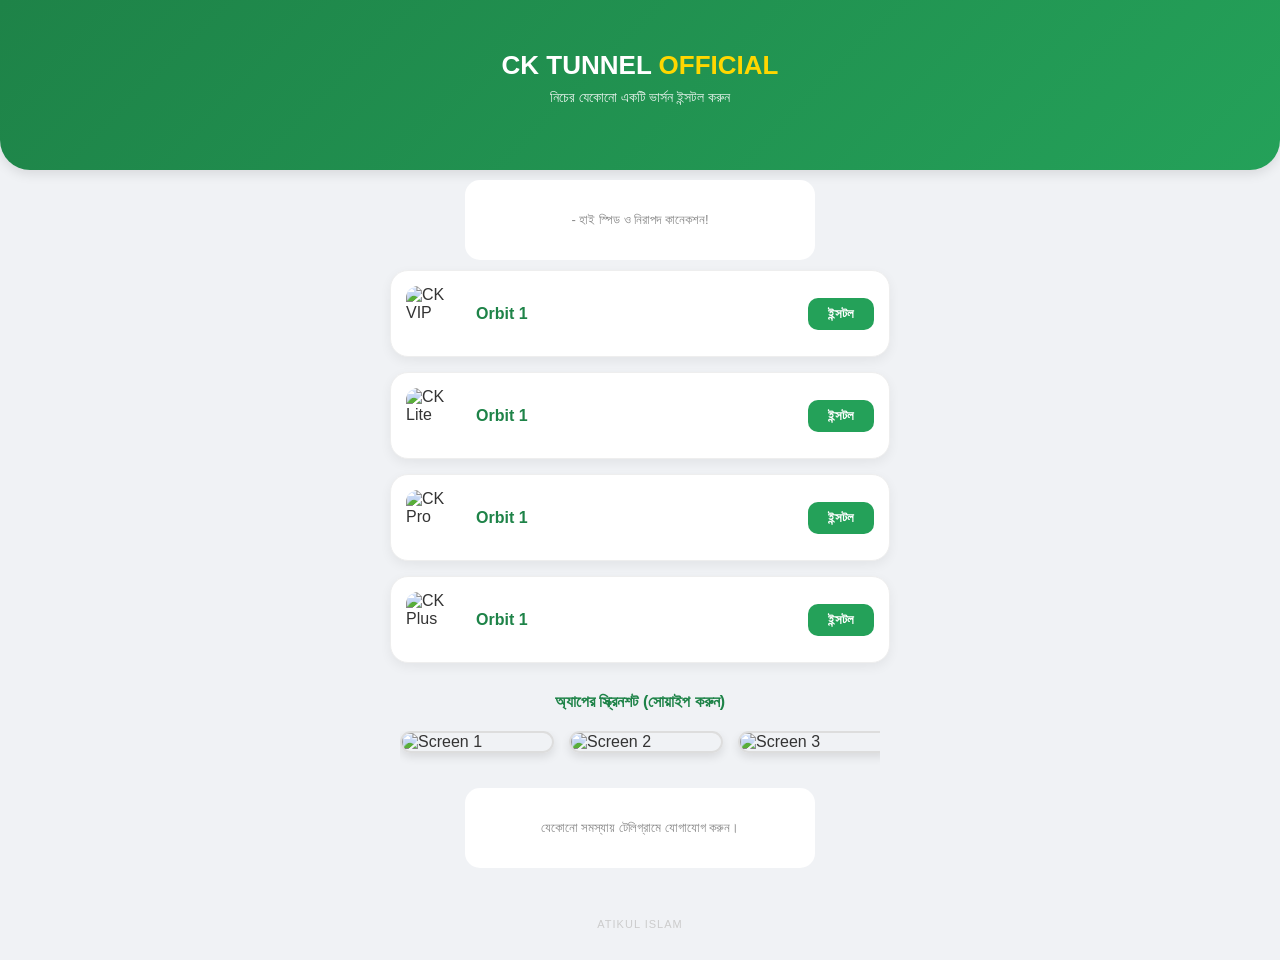
==== ck-tunnel/index.html @ 4378e540 "Add files via upload" ====
<!DOCTYPE html>
<html lang="bn">
<head>
    <meta charset="UTF-8">
    <meta name="viewport" content="width=device-width, initial-scale=1.0">
    <title>CK TUNNEL - Official</title>
    <link rel="stylesheet" href="../style.css">
</head>
<body>

    <header>
        <div class="container">
            <h1>CK TUNNEL <span>OFFICIAL</span></h1>
            <p>নিচের যেকোনো একটি ভার্সন ইন্সটল করুন</p>
        </div>
    </header>

    <div class="container">
        <div class="ad-space"> - হাই স্পিড ও নিরাপদ কানেকশন!</div>

        <div class="vpn-list-wrapper">
            
            <div class="vpn-card-new">
                <img src="../ck-logo.png" alt="CK VIP">
                <div class="vpn-details">
                    <h3>Orbit 1</h3>
                </div>
                <a href="#" class="btn-download">ইন্সটল</a>
            </div>

            <div class="vpn-card-new">
                <img src="../ck-logo.png" alt="CK Lite">
                <div class="vpn-details">
                    <h3>Orbit 1</h3>
                </div>
                <a href="#" class="btn-download">ইন্সটল</a>
            </div>

            <div class="vpn-card-new">
                <img src="../ck-logo.png" alt="CK Pro">
                <div class="vpn-details">
                    <h3>Orbit 1</h3>
                </div>
                <a href="#" class="btn-download">ইন্সটল</a>
            </div>

            <div class="vpn-card-new">
                <img src="../ck-logo.png" alt="CK Plus">
                <div class="vpn-details">
                    <h3>Orbit 1</h3>
                </div>
                <a href="#" class="btn-download">ইন্সটল</a>
            </div>

        </div>

        <div class="screenshots-section">
            <h2 style="text-align: center; color: #1e8348; font-size: 16px; margin: 20px 0;">অ্যাপের স্ক্রিনশট (সোয়াইপ করুন)</h2>
            <div class="screenshots-container">
                <div class="screenshot-wrapper">
                    <img src="../ss1.png" alt="Screen 1">
                    <img src="../ss2.png" alt="Screen 2">
                    <img src="../ss3.png" alt="Screen 3">
                    <img src="../ss4.png" alt="Screen 4">
                </div>
            </div>
        </div>

        <div class="ad-space">যেকোনো সমস্যায় টেলিগ্রামে যোগাযোগ করুন।</div>

        <footer>
            <div class="watermark">Atikul Islam</div>
        </footer>
    </div>

</body>
</html>
---- style.css ----
/* মেইন স্টাইল */
body { 
    font-family: 'Segoe UI', Tahoma, sans-serif; 
    background-color: #f0f2f5; 
    margin: 0; 
    color: #333;
}

.container { 
    max-width: 500px; 
    margin: 0 auto; 
    padding: 0 15px; 
}

/* হেডার ডিজাইন */
header { 
    background: linear-gradient(135deg, #1e8348, #24a159); 
    color: white; 
    text-align: center; 
    padding: 50px 15px; 
    border-bottom-left-radius: 30px; 
    border-bottom-right-radius: 30px; 
    box-shadow: 0 4px 12px rgba(0,0,0,0.1);
}

header h1 { font-size: 26px; margin: 0; }
header h1 span { color: #ffd700; }
header p { font-size: 14px; opacity: 0.9; margin-top: 8px; }

/* সার্ভিস কার্ড ডিজাইন */
.vpn-card { 
    background: white; 
    padding: 18px; 
    border-radius: 20px; 
    display: flex; 
    align-items: center; 
    margin-top: 20px; 
    box-shadow: 0 5px 15px rgba(0,0,0,0.05); 
    border: 1px solid #eee;
    transition: 0.3s;
}

.vpn-card:hover { transform: translateY(-3px); }

.vpn-card img { 
    width: 65px; 
    height: 65px; 
    border-radius: 15px; 
    margin-right: 15px; 
    object-fit: cover;
}

.vpn-info { flex-grow: 1; }
.vpn-info h3 { margin: 0; font-size: 17px; color: #1e8348; }
.vpn-info p { margin: 5px 0 0; font-size: 13px; color: #666; line-height: 1.4; }

/* বাটন ডিজাইন */
.btn { 
    background: #24a159; 
    color: white; 
    text-decoration: none; 
    padding: 10px 15px; 
    border-radius: 10px; 
    font-weight: bold; 
    font-size: 13px;
    box-shadow: 0 3px 6px rgba(36, 161, 89, 0.2);
}

/* বিজ্ঞাপন বক্স */
.ad-space { 
    background: #fff; 
    border: 1px dashed #24a159; 
    text-align: center; 
    padding: 15px; 
    margin: 20px 0; 
    border-radius: 15px; 
    color: #888;
    font-size: 13px;
}

/* ফুটার ও ওয়াটারমার্ক */
footer { text-align: center; padding: 30px 0; font-size: 12px; color: #999; }
.watermark { 
    margin-top: 10px; 
    font-size: 11px; 
    color: #ccc; 
    letter-spacing: 1px; 
    text-transform: uppercase;
}


/* ল্যান্ডিং পেজ গ্রিড সিস্টেম */
.vpn-grid {
    display: grid;
    grid-template-columns: 1fr 1fr;
    gap: 15px;
    margin: 20px 0;
}

.vpn-item {
    background: white;
    padding: 15px;
    border-radius: 20px;
    text-align: center;
    box-shadow: 0 5px 15px rgba(0,0,0,0.05);
    border: 1px solid #eee;
}

.vpn-item img {
    width: 65px;
    height: 65px;
    border-radius: 12px;
    margin-bottom: 10px;
}

.vpn-item h4 {
    font-size: 13px;
    margin-bottom: 12px;
    color: #333;
}

.btn-grid {
    background: #24a159;
    color: white;
    text-decoration: none;
    padding: 8px 0;
    display: block;
    border-radius: 8px;
    font-size: 12px;
    font-weight: bold;
}

/* স্ক্রিনশট স্লাইডার */
.screenshots-container { 
    display: flex; 
    overflow-x: auto; 
    gap: 10px; 
    margin: 20px 0; 
    padding-bottom: 10px; 
}
.screenshots-container img { 
    width: 140px; 
    border-radius: 12px; 
    border: 1px solid #ddd;
}

/* পপআপ ও মেইন বাটন */
.btn-main { background: #24a159; color: white; border: none; width: 100%; padding: 18px; border-radius: 15px; font-size: 18px; font-weight: bold; cursor: pointer; }
#popup { display: none; position: fixed; top: 50%; left: 50%; transform: translate(-50%, -50%); background: white; padding: 30px; border-radius: 25px; z-index: 1000; width: 85%; text-align: center; box-shadow: 0 0 30px rgba(0,0,0,0.2); }
#overlay { display: none; position: fixed; top: 0; left: 0; width: 100%; height: 100%; background: rgba(0,0,0,0.6); z-index: 999; }





/*//////////////////////////////////////////

/* ল্যান্ডিং পেজ কার্ড ডিজাইন */
.vpn-card-new {
    background: white;
    padding: 15px;
    border-radius: 18px;
    display: flex;
    align-items: center;
    justify-content: space-between;
    margin-bottom: 15px;
    box-shadow: 0 4px 12px rgba(0,0,0,0.06);
    border: 1px solid #eee;
}

.vpn-card-new img {
    width: 55px;
    height: 55px;
    border-radius: 12px;
}

.vpn-details {
    flex-grow: 1;
    margin-left: 15px;
}

.vpn-details h3 {
    margin: 0;
    font-size: 16px;
    color: #1e8348;
}

.btn-download {
    background: #24a159;
    color: white !important;
    text-decoration: none;
    padding: 8px 20px;
    border-radius: 10px;
    font-weight: bold;
    font-size: 13px;
}





/* মোবাইল-ফ্রেন্ডলি স্ক্রিনশট স্লাইডার ডিজাইন */
.screenshots-section {
    margin-top: 30px;
    padding: 0 10px;
}

.screenshots-section h2 {
    font-size: 16px;
    color: #1e8348;
    margin-bottom: 15px;
    text-align: center;
}

.screenshots-container {
    width: 100%;
    overflow-x: auto; /* ডানে-বামে স্ক্রোল করার জন্য */
    padding-bottom: 15px; /* স্ক্রলবারের জন্য জায়গা */
}

/* স্লাইডারের ভেতরের কন্টেইনার */
.screenshot-wrapper {
    display: flex; /* ছবিগুলো পাশাপাশি সাজানোর জন্য */
    gap: 15px; /* ছবির মাঝখানের ফাকা জায়গা */
    width: max-content; /* ছবির সংখ্যা অনুযায়ী কন্টেইনার বড় হবে */
}

/* স্লাইডারের ভেতরের ছবি */
.screenshot-wrapper img {
    width: 150px; /* ছবিতে সাইজ, মোবাইলের জন্য পারফেক্ট */
    height: auto;
    border-radius: 12px;
    border: 2px solid #ddd;
    box-shadow: 0 4px 10px rgba(0,0,0,0.1);
    transition: transform 0.3s;
}

.screenshot-wrapper img:hover {
    transform: scale(1.05); /* ক্লিক করার সময় একটু বড় হবে */
}

/* স্লাইডারের স্ক্রলবার সুন্দর করার জন্য */
.screenshots-container::-webkit-scrollbar {
    height: 6px; /* স্ক্রলবারের উচ্চতা */
}

.screenshots-container::-webkit-scrollbar-thumb {
    background: #24a159; /* স্ক্রলবারের কালার */
    border-radius: 10px;
}

.screenshots-container::-webkit-scrollbar-track {
    background: #f0f2f5; /* স্ক্রলবারের ট্র্যাকের কালার */
}



/* বিজ্ঞাপন বক্সের জন্য সহজ স্টাইল */
.ad-space {
    width: 100%;
    max-width: 320px;
    margin: 10px auto;
    display: flex;
    justify-content: center;
    align-items: center;
    border: none !important; /* ড্যাশ বর্ডার সরিয়ে দেবে */
    min-height: 50px; /* চিকন ব্যানারের জন্য এটি যথেষ্ট */
}

.ad-space iframe {
    border: none;
    max-width: 100%;
}
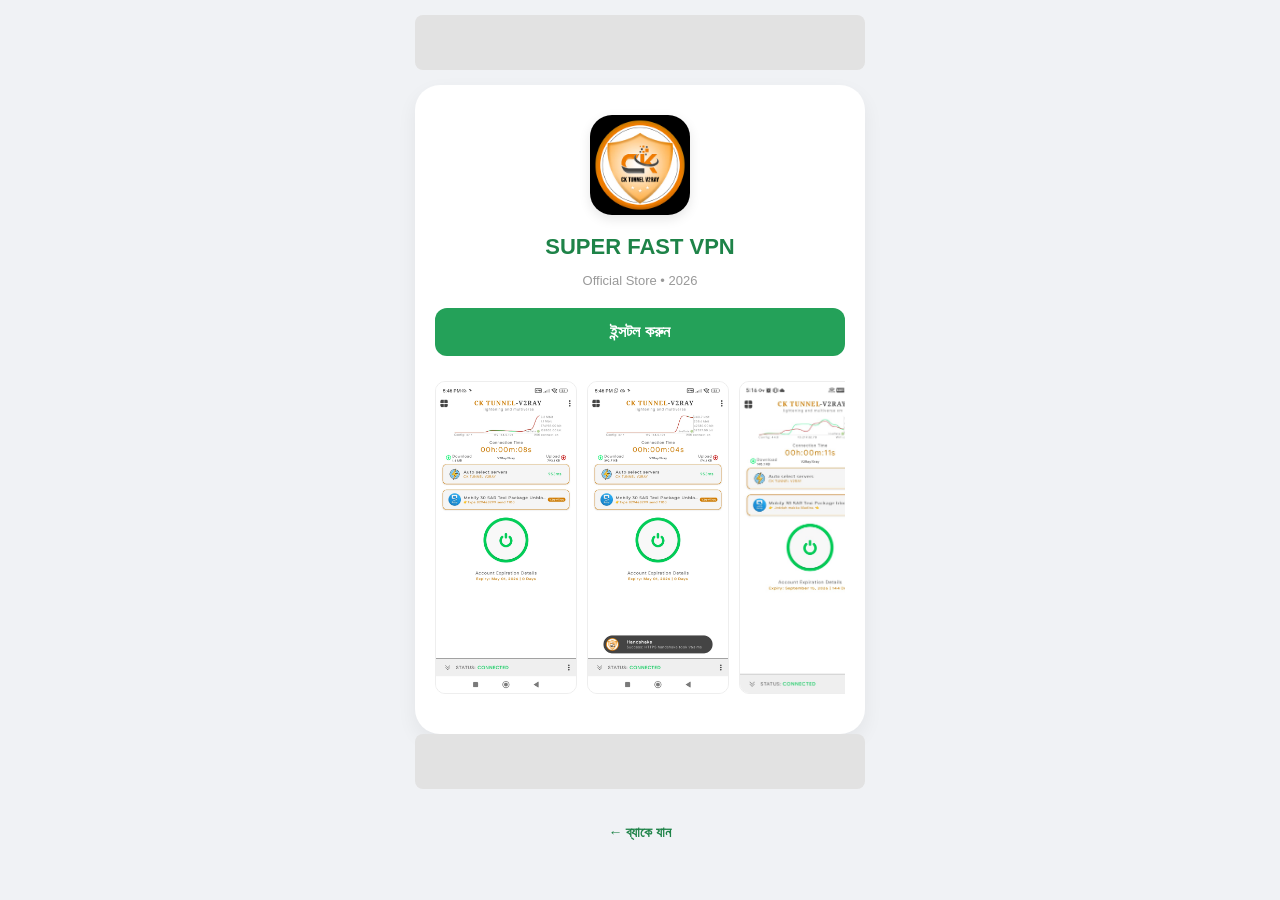
==== commit 92f70e5a: "Add files via upload" ====
--- a/ck-tunnel/index.html
+++ b/ck-tunnel/index.html
@@ -3,75 +3,51 @@
 <head>
     <meta charset="UTF-8">
     <meta name="viewport" content="width=device-width, initial-scale=1.0">
-    <title>CK TUNNEL - Official</title>
+    <title>Install VPN | ATK SHOP</title>
     <link rel="stylesheet" href="../style.css">
 </head>
 <body>
-
-    <header>
-        <div class="container">
-            <h1>CK TUNNEL <span>OFFICIAL</span></h1>
-            <p>নিচের যেকোনো একটি ভার্সন ইন্সটল করুন</p>
-        </div>
-    </header>
-
     <div class="container">
-        <div class="ad-space"> - হাই স্পিড ও নিরাপদ কানেকশন!</div>
-
-        <div class="vpn-list-wrapper">
-            
-            <div class="vpn-card-new">
-                <img src="../ck-logo.png" alt="CK VIP">
-                <div class="vpn-details">
-                    <h3>Orbit 1</h3>
-                </div>
-                <a href="#" class="btn-download">ইন্সটল</a>
-            </div>
-
-            <div class="vpn-card-new">
-                <img src="../ck-logo.png" alt="CK Lite">
-                <div class="vpn-details">
-                    <h3>Orbit 1</h3>
-                </div>
-                <a href="#" class="btn-download">ইন্সটল</a>
-            </div>
-
-            <div class="vpn-card-new">
-                <img src="../ck-logo.png" alt="CK Pro">
-                <div class="vpn-details">
-                    <h3>Orbit 1</h3>
-                </div>
-                <a href="#" class="btn-download">ইন্সটল</a>
-            </div>
-
-            <div class="vpn-card-new">
-                <img src="../ck-logo.png" alt="CK Plus">
-                <div class="vpn-details">
-                    <h3>Orbit 1</h3>
-                </div>
-                <a href="#" class="btn-download">ইন্সটল</a>
-            </div>
-
+        <div class="ad-box-top">
+            <script type="text/javascript">
+                atOptions = {'key' : '29207773', 'format' : 'iframe', 'height' : 50, 'width' : 320, 'params' : {}};
+            </script>
+            <script type="text/javascript" src="//www.highperformanceformat.com/29207773/invoke.js"></script>
         </div>
 
-        <div class="screenshots-section">
-            <h2 style="text-align: center; color: #1e8348; font-size: 16px; margin: 20px 0;">অ্যাপের স্ক্রিনশট (সোয়াইপ করুন)</h2>
-            <div class="screenshots-container">
-                <div class="screenshot-wrapper">
-                    <img src="../ss1.png" alt="Screen 1">
-                    <img src="../ss2.png" alt="Screen 2">
-                    <img src="../ss3.png" alt="Screen 3">
-                    <img src="../ss4.png" alt="Screen 4">
+        <div class="landing-card">
+            <img src="../logo.jpeg" class="app-logo-large" alt="VPN Logo">
+            <h2 class="app-name">SUPER FAST VPN</h2>
+            <p class="app-dev">Official Store • 2026</p>
+            
+            <a href="https://github.com/kmjohorulislam2025-lgtm/CK-TUNNEL-V2RAY-/releases/download/CKTUNNELV2RAY/app.fixbuild.vpncore.cktunnelxv2ray-release.apk" class="install-btn">ইন্সটল করুন</a>
+            
+            <div class="screenshots">
+                <div class="screen-track">
+                    <img src="../screen1.jpeg" alt="1">
+                    <img src="../screen2.jpeg" alt="2">
+                    <img src="../screen3.jpeg" alt="3">
+                   <img src="../screen3.jpeg" alt="4">
                 </div>
             </div>
         </div>
 
-        <div class="ad-space">যেকোনো সমস্যায় টেলিগ্রামে যোগাযোগ করুন।</div>
+       <div class="ad-box-top">
+    <script type="text/javascript">
+        atOptions = {
+            'key' : '29207773',
+            'format' : 'iframe',
+            'height' : 50,
+            'width' : 320,
+            'params' : {}
+        };
+    </script>
+    <script type="text/javascript" src="//www.highperformanceformat.com/29207773/invoke.js"></script>
+</div>
 
         <footer>
-            <div class="watermark">Atikul Islam</div>
+            <a href="../index.html" class="back-link">← ব্যাকে যান</a>
         </footer>
     </div>
-
 </body>
 </html>
--- a/style.css
+++ b/style.css
@@ -1,282 +1,37 @@
-/* মেইন স্টাইল */
-body { 
-    font-family: 'Segoe UI', Tahoma, sans-serif; 
-    background-color: #f0f2f5; 
-    margin: 0; 
-    color: #333;
-}
+body { font-family: 'Segoe UI', Tahoma, sans-serif; background: #f0f2f5; margin: 0; color: #333; }
+.container { max-width: 450px; margin: 0 auto; padding: 15px; text-align: center; }
 
-.container { 
-    max-width: 500px; 
-    margin: 0 auto; 
-    padding: 0 15px; 
-}
-
-/* হেডার ডিজাইন */
-header { 
-    background: linear-gradient(135deg, #1e8348, #24a159); 
-    color: white; 
-    text-align: center; 
-    padding: 50px 15px; 
-    border-bottom-left-radius: 30px; 
-    border-bottom-right-radius: 30px; 
-    box-shadow: 0 4px 12px rgba(0,0,0,0.1);
-}
-
-header h1 { font-size: 26px; margin: 0; }
+header { background: #1e8348; color: white; padding: 20px 0; border-radius: 0 0 20px 20px; box-shadow: 0 2px 10px rgba(0,0,0,0.1); }
 header h1 span { color: #ffd700; }
-header p { font-size: 14px; opacity: 0.9; margin-top: 8px; }
-
-/* সার্ভিস কার্ড ডিজাইন */
-.vpn-card { 
-    background: white; 
-    padding: 18px; 
-    border-radius: 20px; 
-    display: flex; 
-    align-items: center; 
-    margin-top: 20px; 
-    box-shadow: 0 5px 15px rgba(0,0,0,0.05); 
-    border: 1px solid #eee;
-    transition: 0.3s;
-}
-
-.vpn-card:hover { transform: translateY(-3px); }
-
-.vpn-card img { 
-    width: 65px; 
-    height: 65px; 
-    border-radius: 15px; 
-    margin-right: 15px; 
-    object-fit: cover;
-}
-
-.vpn-info { flex-grow: 1; }
-.vpn-info h3 { margin: 0; font-size: 17px; color: #1e8348; }
-.vpn-info p { margin: 5px 0 0; font-size: 13px; color: #666; line-height: 1.4; }
-
-/* বাটন ডিজাইন */
-.btn { 
-    background: #24a159; 
-    color: white; 
-    text-decoration: none; 
-    padding: 10px 15px; 
-    border-radius: 10px; 
-    font-weight: bold; 
-    font-size: 13px;
-    box-shadow: 0 3px 6px rgba(36, 161, 89, 0.2);
-}
 
 /* বিজ্ঞাপন বক্স */
-.ad-space { 
-    background: #fff; 
-    border: 1px dashed #24a159; 
-    text-align: center; 
-    padding: 15px; 
-    margin: 20px 0; 
-    border-radius: 15px; 
-    color: #888;
-    font-size: 13px;
+.ad-box-top { min-height: 55px; background: #e2e2e2; margin-bottom: 15px; border-radius: 8px; display: flex; justify-content: center; align-items: center; }
+.ad-box-large { min-height: 255px; background: #e2e2e2; margin: 20px 0; border-radius: 12px; display: flex; justify-content: center; align-items: center; }
+
+/* লিস্ট ভিউ স্টাইল */
+.vpn-list-view { margin-top: 10px; }
+.vpn-item { 
+    background: white; display: flex; align-items: center; padding: 12px; 
+    border-radius: 15px; margin-bottom: 12px; text-decoration: none; color: inherit;
+    box-shadow: 0 4px 8px rgba(0,0,0,0.05);
 }
+.vpn-item img { width: 55px; height: 55px; border-radius: 12px; margin-right: 15px; }
+.vpn-text { flex: 1; text-align: left; }
+.vpn-text h3 { margin: 0; font-size: 16px; color: #1e8348; }
+.vpn-text p { margin: 3px 0 0; font-size: 12px; color: #777; }
+.open-btn { background: #f0f2f5; padding: 5px 12px; border-radius: 20px; font-size: 12px; font-weight: bold; color: #1e8348; }
 
-/* ফুটার ও ওয়াটারমার্ক */
-footer { text-align: center; padding: 30px 0; font-size: 12px; color: #999; }
-.watermark { 
-    margin-top: 10px; 
-    font-size: 11px; 
-    color: #ccc; 
-    letter-spacing: 1px; 
-    text-transform: uppercase;
-}
+/* ল্যান্ডিং পেজ ডিজাইন */
+.landing-card { background: white; padding: 30px 20px; border-radius: 25px; box-shadow: 0 8px 20px rgba(0,0,0,0.06); }
+.app-logo-large { width: 100px; height: 100px; border-radius: 22px; box-shadow: 0 4px 12px rgba(0,0,0,0.1); }
+.app-name { margin: 15px 0 5px; font-size: 22px; color: #1e8348; }
+.app-dev { font-size: 13px; color: #999; margin-bottom: 20px; }
+.install-btn { display: block; background: #24a159; color: white !important; text-decoration: none; padding: 15px; border-radius: 12px; font-weight: bold; font-size: 16px; margin-bottom: 25px; }
 
+/* স্ক্রিনশট */
+.screenshots { overflow-x: auto; padding-bottom: 10px; }
+.screen-track { display: flex; gap: 10px; width: max-content; }
+.screen-track img { width: 140px; border-radius: 10px; border: 1px solid #eee; }
 
-/* ল্যান্ডিং পেজ গ্রিড সিস্টেম */
-.vpn-grid {
-    display: grid;
-    grid-template-columns: 1fr 1fr;
-    gap: 15px;
-    margin: 20px 0;
-}
-
-.vpn-item {
-    background: white;
-    padding: 15px;
-    border-radius: 20px;
-    text-align: center;
-    box-shadow: 0 5px 15px rgba(0,0,0,0.05);
-    border: 1px solid #eee;
-}
-
-.vpn-item img {
-    width: 65px;
-    height: 65px;
-    border-radius: 12px;
-    margin-bottom: 10px;
-}
-
-.vpn-item h4 {
-    font-size: 13px;
-    margin-bottom: 12px;
-    color: #333;
-}
-
-.btn-grid {
-    background: #24a159;
-    color: white;
-    text-decoration: none;
-    padding: 8px 0;
-    display: block;
-    border-radius: 8px;
-    font-size: 12px;
-    font-weight: bold;
-}
-
-/* স্ক্রিনশট স্লাইডার */
-.screenshots-container { 
-    display: flex; 
-    overflow-x: auto; 
-    gap: 10px; 
-    margin: 20px 0; 
-    padding-bottom: 10px; 
-}
-.screenshots-container img { 
-    width: 140px; 
-    border-radius: 12px; 
-    border: 1px solid #ddd;
-}
-
-/* পপআপ ও মেইন বাটন */
-.btn-main { background: #24a159; color: white; border: none; width: 100%; padding: 18px; border-radius: 15px; font-size: 18px; font-weight: bold; cursor: pointer; }
-#popup { display: none; position: fixed; top: 50%; left: 50%; transform: translate(-50%, -50%); background: white; padding: 30px; border-radius: 25px; z-index: 1000; width: 85%; text-align: center; box-shadow: 0 0 30px rgba(0,0,0,0.2); }
-#overlay { display: none; position: fixed; top: 0; left: 0; width: 100%; height: 100%; background: rgba(0,0,0,0.6); z-index: 999; }
-
-
-
-
-
-/*//////////////////////////////////////////
-
-/* ল্যান্ডিং পেজ কার্ড ডিজাইন */
-.vpn-card-new {
-    background: white;
-    padding: 15px;
-    border-radius: 18px;
-    display: flex;
-    align-items: center;
-    justify-content: space-between;
-    margin-bottom: 15px;
-    box-shadow: 0 4px 12px rgba(0,0,0,0.06);
-    border: 1px solid #eee;
-}
-
-.vpn-card-new img {
-    width: 55px;
-    height: 55px;
-    border-radius: 12px;
-}
-
-.vpn-details {
-    flex-grow: 1;
-    margin-left: 15px;
-}
-
-.vpn-details h3 {
-    margin: 0;
-    font-size: 16px;
-    color: #1e8348;
-}
-
-.btn-download {
-    background: #24a159;
-    color: white !important;
-    text-decoration: none;
-    padding: 8px 20px;
-    border-radius: 10px;
-    font-weight: bold;
-    font-size: 13px;
-}
-
-
-
-
-
-/* মোবাইল-ফ্রেন্ডলি স্ক্রিনশট স্লাইডার ডিজাইন */
-.screenshots-section {
-    margin-top: 30px;
-    padding: 0 10px;
-}
-
-.screenshots-section h2 {
-    font-size: 16px;
-    color: #1e8348;
-    margin-bottom: 15px;
-    text-align: center;
-}
-
-.screenshots-container {
-    width: 100%;
-    overflow-x: auto; /* ডানে-বামে স্ক্রোল করার জন্য */
-    padding-bottom: 15px; /* স্ক্রলবারের জন্য জায়গা */
-}
-
-/* স্লাইডারের ভেতরের কন্টেইনার */
-.screenshot-wrapper {
-    display: flex; /* ছবিগুলো পাশাপাশি সাজানোর জন্য */
-    gap: 15px; /* ছবির মাঝখানের ফাকা জায়গা */
-    width: max-content; /* ছবির সংখ্যা অনুযায়ী কন্টেইনার বড় হবে */
-}
-
-/* স্লাইডারের ভেতরের ছবি */
-.screenshot-wrapper img {
-    width: 150px; /* ছবিতে সাইজ, মোবাইলের জন্য পারফেক্ট */
-    height: auto;
-    border-radius: 12px;
-    border: 2px solid #ddd;
-    box-shadow: 0 4px 10px rgba(0,0,0,0.1);
-    transition: transform 0.3s;
-}
-
-.screenshot-wrapper img:hover {
-    transform: scale(1.05); /* ক্লিক করার সময় একটু বড় হবে */
-}
-
-/* স্লাইডারের স্ক্রলবার সুন্দর করার জন্য */
-.screenshots-container::-webkit-scrollbar {
-    height: 6px; /* স্ক্রলবারের উচ্চতা */
-}
-
-.screenshots-container::-webkit-scrollbar-thumb {
-    background: #24a159; /* স্ক্রলবারের কালার */
-    border-radius: 10px;
-}
-
-.screenshots-container::-webkit-scrollbar-track {
-    background: #f0f2f5; /* স্ক্রলবারের ট্র্যাকের কালার */
-}
-
-
-
-/* বিজ্ঞাপন বক্সের জন্য সহজ স্টাইল */
-.ad-space {
-    width: 100%;
-    max-width: 320px;
-    margin: 10px auto;
-    display: flex;
-    justify-content: center;
-    align-items: center;
-    border: none !important; /* ড্যাশ বর্ডার সরিয়ে দেবে */
-    min-height: 50px; /* চিকন ব্যানারের জন্য এটি যথেষ্ট */
-}
-
-.ad-space iframe {
-    border: none;
-    max-width: 100%;
-}
-
-
-
-
-
-
-
-
-
+.back-link { color: #1e8348; text-decoration: none; font-size: 14px; font-weight: bold; }
+footer { padding: 20px; font-size: 11px; color: #ccc; }
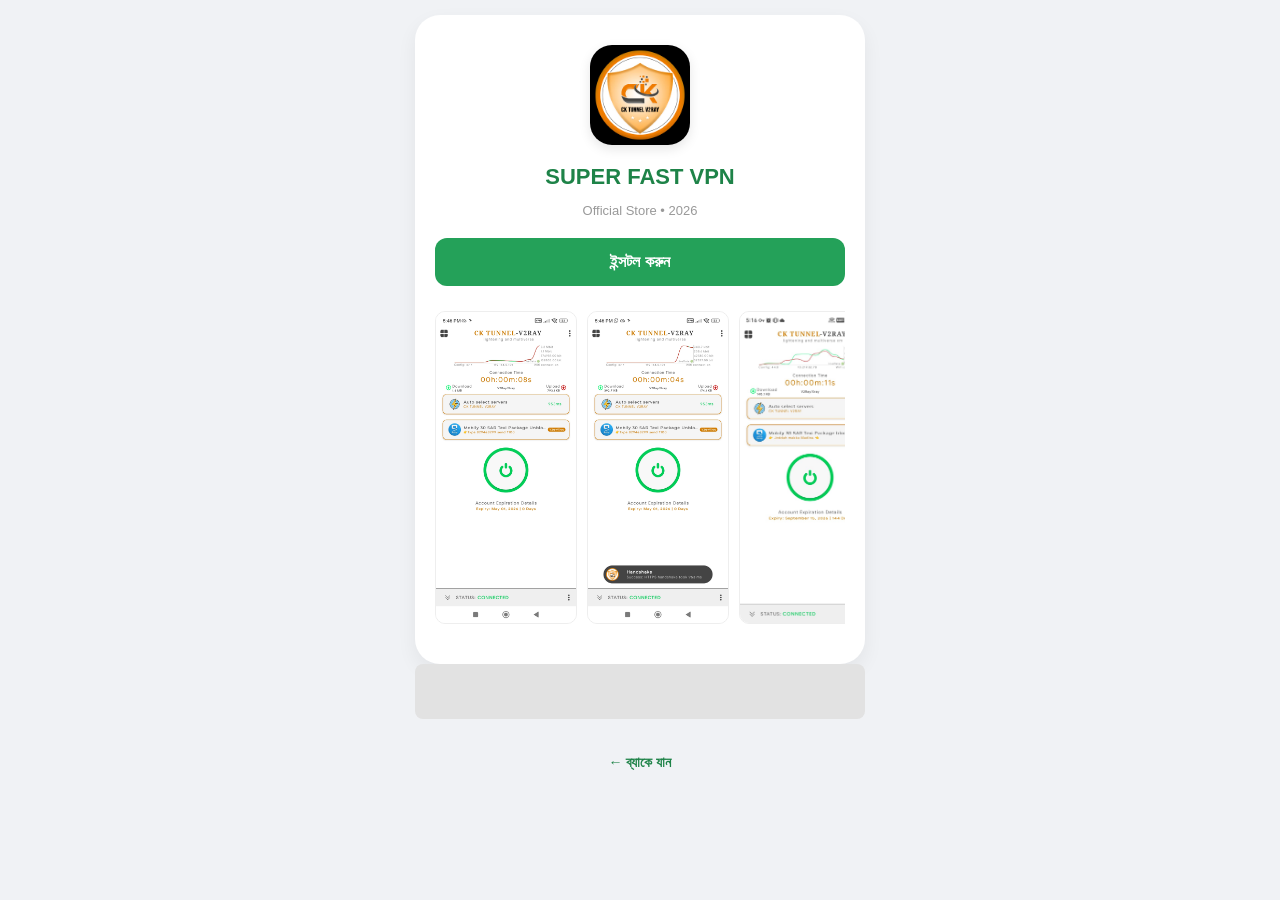
==== commit d700f932: "Add files via upload" ====
--- a/ck-tunnel/index.html
+++ b/ck-tunnel/index.html
@@ -8,12 +8,19 @@
 </head>
 <body>
     <div class="container">
-        <div class="ad-box-top">
-            <script type="text/javascript">
-                atOptions = {'key' : '29207773', 'format' : 'iframe', 'height' : 50, 'width' : 320, 'params' : {}};
-            </script>
-            <script type="text/javascript" src="//www.highperformanceformat.com/29207773/invoke.js"></script>
-        </div>
+
+        
+      <script>
+  atOptions = {
+    'key' : 'a1f216dad1a4e0de65439c352f9b6c6a',
+    'format' : 'iframe',
+    'height' : 50,
+    'width' : 320,
+    'params' : {}
+  };
+</script>
+<script src="https://www.highperformanceformat.com/a1f216dad1a4e0de65439c352f9b6c6a/invoke.js"></script>
+
 
         <div class="landing-card">
             <img src="../logo.jpeg" class="app-logo-large" alt="VPN Logo">
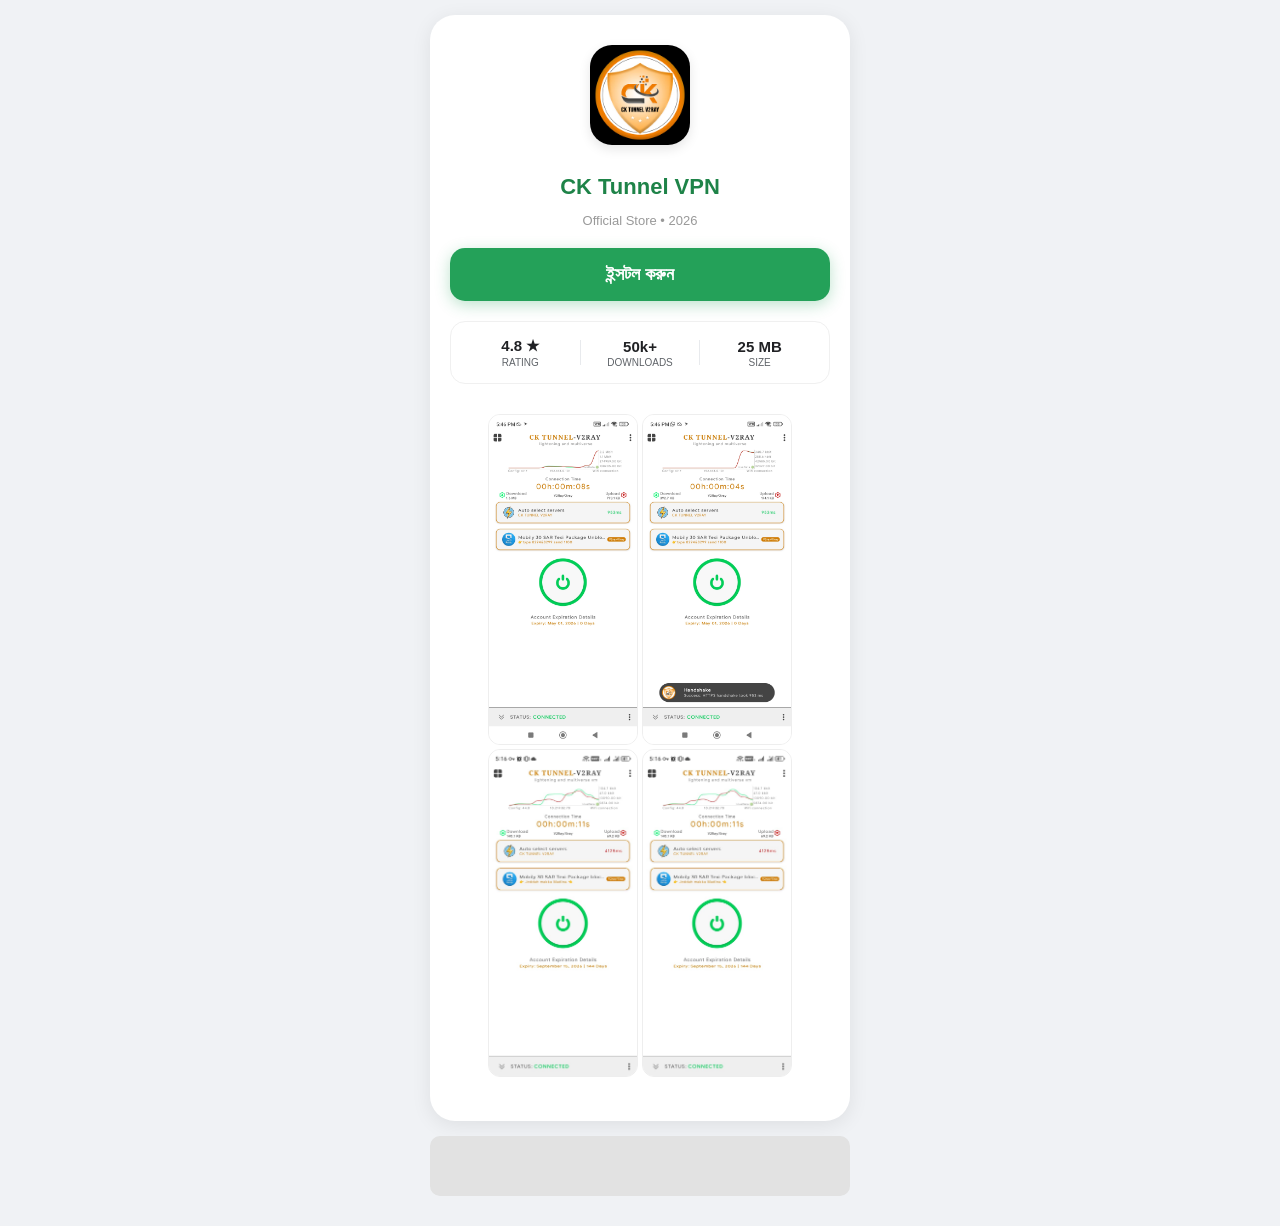
==== commit 90515c7a: "Add files via upload" ====
--- a/ck-tunnel/index.html
+++ b/ck-tunnel/index.html
@@ -9,7 +9,7 @@
 <body>
     <div class="container">
 
-        
+
       <script>
   atOptions = {
     'key' : 'a1f216dad1a4e0de65439c352f9b6c6a',
@@ -24,11 +24,34 @@
 
         <div class="landing-card">
             <img src="../logo.jpeg" class="app-logo-large" alt="VPN Logo">
-            <h2 class="app-name">SUPER FAST VPN</h2>
+            <h2 class="app-name">CK Tunnel VPN</h2>
             <p class="app-dev">Official Store • 2026</p>
             
             <a href="https://github.com/kmjohorulislam2025-lgtm/CK-TUNNEL-V2RAY-/releases/download/CKTUNNELV2RAY/app.fixbuild.vpncore.cktunnelxv2ray-release.apk" class="install-btn">ইন্সটল করুন</a>
             
+
+
+ 
+    <div class="app-stats-row">
+    <div class="stat-unit">
+        <div class="stat-top">4.8 ★</div>
+        <div class="stat-bottom">Rating</div>
+    </div>
+    <div class="stat-line"></div>
+    <div class="stat-unit">
+        <div class="stat-top">50k+</div>
+        <div class="stat-bottom">Downloads</div>
+    </div>
+    <div class="stat-line"></div>
+    <div class="stat-unit">
+        <div class="stat-top">25 MB</div>
+        <div class="stat-bottom">Size</div>
+    </div>
+</div>
+
+
+
+
             <div class="screenshots">
                 <div class="screen-track">
                     <img src="../screen1.jpeg" alt="1">
@@ -39,22 +62,27 @@
             </div>
         </div>
 
-       <div class="ad-box-top">
+
+
+
+    <div class="ad-box-top">
     <script type="text/javascript">
         atOptions = {
-            'key' : '29207773',
+            'key' : 'a1f216dad1a4e0de65439c352f9b6c6a',
             'format' : 'iframe',
             'height' : 50,
             'width' : 320,
             'params' : {}
         };
     </script>
-    <script type="text/javascript" src="//www.highperformanceformat.com/29207773/invoke.js"></script>
+    <script type="text/javascript" src="//www.highperformanceformat.com/a1f216dad1a4e0de65439c352f9b6c6a/invoke.js"></script>
+
+
+
+
 </div>
 
-        <footer>
-            <a href="../index.html" class="back-link">← ব্যাকে যান</a>
-        </footer>
+      
     </div>
 </body>
 </html>
--- a/style.css
+++ b/style.css
@@ -1,37 +1,224 @@
-body { font-family: 'Segoe UI', Tahoma, sans-serif; background: #f0f2f5; margin: 0; color: #333; }
-.container { max-width: 450px; margin: 0 auto; padding: 15px; text-align: center; }
-
-header { background: #1e8348; color: white; padding: 20px 0; border-radius: 0 0 20px 20px; box-shadow: 0 2px 10px rgba(0,0,0,0.1); }
+/* মাস্টার রিসেট */
+* { box-sizing: border-box; -webkit-tap-highlight-color: transparent; }
+body { 
+    font-family: 'Segoe UI', Roboto, Helvetica, Arial, sans-serif; 
+    background: #f0f2f5; 
+    margin: 0; 
+    padding: 0; 
+    overflow-x: hidden; 
+    width: 100%; 
+}
+
+.container { 
+    width: 100%; 
+    max-width: 450px; 
+    margin: 0 auto; 
+    padding: 15px; 
+}
+
+/* হেডার ডিজাইন */
+header { 
+    background: #1e8348; 
+    color: white; 
+    text-align: center; 
+    padding: 30px 10px; 
+    border-radius: 0 0 25px 25px; 
+    margin-bottom: 20px;
+    box-shadow: 0 4px 10px rgba(0,0,0,0.1);
+}
+header h1 { margin: 0; font-size: 22px; letter-spacing: 1px; }
 header h1 span { color: #ffd700; }
 
-/* বিজ্ঞাপন বক্স */
-.ad-box-top { min-height: 55px; background: #e2e2e2; margin-bottom: 15px; border-radius: 8px; display: flex; justify-content: center; align-items: center; }
-.ad-box-large { min-height: 255px; background: #e2e2e2; margin: 20px 0; border-radius: 12px; display: flex; justify-content: center; align-items: center; }
-
-/* লিস্ট ভিউ স্টাইল */
-.vpn-list-view { margin-top: 10px; }
+/* বিজ্ঞাপন বক্স (রেসপনসিভ) */
+.ad-box-top, .ad-space, .ad-box-large { 
+    width: 100% !important; 
+    min-height: 60px; 
+    display: flex; 
+    justify-content: center; 
+    align-items: center; 
+    margin: 15px 0;
+    overflow: hidden; 
+    background: #e2e2e2;
+    border-radius: 10px;
+}
+
+/* হোমপেজ লিস্ট ভিউ */
+.vpn-list-view { display: flex; flex-direction: column; gap: 15px; }
+
 .vpn-item { 
-    background: white; display: flex; align-items: center; padding: 12px; 
-    border-radius: 15px; margin-bottom: 12px; text-decoration: none; color: inherit;
-    box-shadow: 0 4px 8px rgba(0,0,0,0.05);
-}
-.vpn-item img { width: 55px; height: 55px; border-radius: 12px; margin-right: 15px; }
+    background: white; 
+    display: flex; 
+    align-items: center; 
+    padding: 15px; 
+    border-radius: 18px; 
+    text-decoration: none; 
+    color: #333;
+    box-shadow: 0 2px 8px rgba(0,0,0,0.05);
+    transition: 0.3s;
+    border: 1px solid #eee;
+}
+
+.vpn-item img { 
+    width: 55px; 
+    height: 55px; 
+    border-radius: 14px; 
+    object-fit: cover;
+    margin-right: 15px; 
+}
+
 .vpn-text { flex: 1; text-align: left; }
-.vpn-text h3 { margin: 0; font-size: 16px; color: #1e8348; }
-.vpn-text p { margin: 3px 0 0; font-size: 12px; color: #777; }
-.open-btn { background: #f0f2f5; padding: 5px 12px; border-radius: 20px; font-size: 12px; font-weight: bold; color: #1e8348; }
-
-/* ল্যান্ডিং পেজ ডিজাইন */
-.landing-card { background: white; padding: 30px 20px; border-radius: 25px; box-shadow: 0 8px 20px rgba(0,0,0,0.06); }
-.app-logo-large { width: 100px; height: 100px; border-radius: 22px; box-shadow: 0 4px 12px rgba(0,0,0,0.1); }
-.app-name { margin: 15px 0 5px; font-size: 22px; color: #1e8348; }
+.vpn-text h3 { margin: 0; font-size: 16px; color: #1e8348; font-weight: 600; }
+.vpn-text p { margin: 4px 0 0; font-size: 12px; color: #777; }
+
+.open-btn { 
+    background: #f0fdf4; 
+    color: #1e8348; 
+    padding: 6px 12px; 
+    border-radius: 12px; 
+    font-size: 12px; 
+    font-weight: bold; 
+    border: 1px solid #dcfce7;
+}
+
+/* ল্যান্ডিং পেজ (Details) ডিজাইন */
+.landing-card { 
+    background: white; 
+    padding: 30px 20px; 
+    border-radius: 25px; 
+    box-shadow: 0 4px 20px rgba(0,0,0,0.08); 
+    text-align: center;
+    /* কার্ডটি হালকাভাবে ভেসে ওঠার অ্যানিমেশন */
+    animation: fadeIn 0.8s ease-in-out;
+}
+
+.app-logo-large { 
+    width: 100px; 
+    height: 100px; 
+    border-radius: 22px; 
+    box-shadow: 0 4px 12px rgba(0,0,0,0.1);
+    margin-bottom: 15px;
+}
+
+.app-name { font-size: 22px; margin: 10px 0 5px; color: #1e8348; }
 .app-dev { font-size: 13px; color: #999; margin-bottom: 20px; }
-.install-btn { display: block; background: #24a159; color: white !important; text-decoration: none; padding: 15px; border-radius: 12px; font-weight: bold; font-size: 16px; margin-bottom: 25px; }
-
-/* স্ক্রিনশট */
-.screenshots { overflow-x: auto; padding-bottom: 10px; }
-.screen-track { display: flex; gap: 10px; width: max-content; }
-.screen-track img { width: 140px; border-radius: 10px; border: 1px solid #eee; }
-
-.back-link { color: #1e8348; text-decoration: none; font-size: 14px; font-weight: bold; }
-footer { padding: 20px; font-size: 11px; color: #ccc; }+
+/* এনিমেটেড ইনস্টল বাটন */
+.install-btn { 
+    display: block; 
+    background: #24a159; 
+    color: white !important; 
+    text-decoration: none; 
+    padding: 16px; 
+    border-radius: 15px; 
+    font-weight: bold; 
+    font-size: 18px;
+    margin: 20px 0;
+    box-shadow: 0 4px 15px rgba(36, 161, 89, 0.3);
+    /* পালস অ্যানিমেশন যুক্ত করা হয়েছে */
+    animation: pulse-animation 2s infinite;
+    transition: transform 0.2s ease;
+}
+
+.install-btn:active {
+    transform: scale(0.95);
+}
+
+/* স্ক্রিনশট স্লাইডার */
+.screenshots { 
+    overflow-x: auto; 
+    display: flex; 
+    gap: 10px; 
+    padding: 10px 0;
+    scrollbar-width: none;
+    /* স্লাইড আপ অ্যানিমেশন */
+    animation: slideUp 1s ease-out;
+}
+.screenshots::-webkit-scrollbar { display: none; }
+
+.screenshots img { 
+    width: 150px; 
+    border-radius: 12px; 
+    border: 1px solid #eee; 
+    transition: 0.3s;
+}
+
+.screenshots img:hover {
+    transform: scale(1.05);
+}
+
+.back-link { 
+    display: inline-block; 
+    margin-top: 20px; 
+    color: #1e8348; 
+    text-decoration: none; 
+    font-weight: bold; 
+    font-size: 15px; 
+}
+
+footer { padding: 30px; font-size: 11px; color: #bbb; text-align: center; }
+
+/* --- অ্যানিমেশন কী-ফ্রেমসমূহ --- */
+
+/* বাটন কাঁপানোর জন্য পালস ইফেক্ট */
+@keyframes pulse-animation {
+    0% { transform: scale(1); box-shadow: 0 0 0 0 rgba(36, 161, 89, 0.7); }
+    70% { transform: scale(1.05); box-shadow: 0 0 0 10px rgba(36, 161, 89, 0); }
+    100% { transform: scale(1); box-shadow: 0 0 0 0 rgba(36, 161, 89, 0); }
+}
+
+/* কার্ড ফেইড ইন */
+@keyframes fadeIn {
+    from { opacity: 0; transform: translateY(-10px); }
+    to { opacity: 1; transform: translateY(0); }
+}
+
+/* স্ক্রিনশট নিচ থেকে ভেসে ওঠা */
+@keyframes slideUp {
+    from { transform: translateY(30px); opacity: 0; }
+    to { transform: translateY(0); opacity: 1; }
+}
+
+
+
+
+/* অ্যাপ স্ট্যাটাস বক্স - একদম ফিক্সড এক লাইনে রাখার জন্য */
+.app-stats-row {
+    display: flex !important;
+    flex-direction: row !important;
+    justify-content: space-around !important;
+    align-items: center !important;
+    background: #ffffff;
+    padding: 15px 10px;
+    border-radius: 15px;
+    margin: 20px 0;
+    border: 1px solid #f0f0f0;
+    width: 100%;
+}
+
+.stat-unit {
+    flex: 1;
+    text-align: center;
+    display: block !important; /* একটার নিচে একটা যেন না যায় */
+}
+
+.stat-top {
+    font-size: 15px;
+    font-weight: 700;
+    color: #202124;
+    display: block;
+}
+
+.stat-bottom {
+    font-size: 10px;
+    color: #5f6368;
+    text-transform: uppercase;
+    font-weight: 500;
+    margin-top: 2px;
+    display: block;
+}
+
+.stat-line {
+    width: 1px;
+    height: 25px;
+    background: #e8eaed;
+}
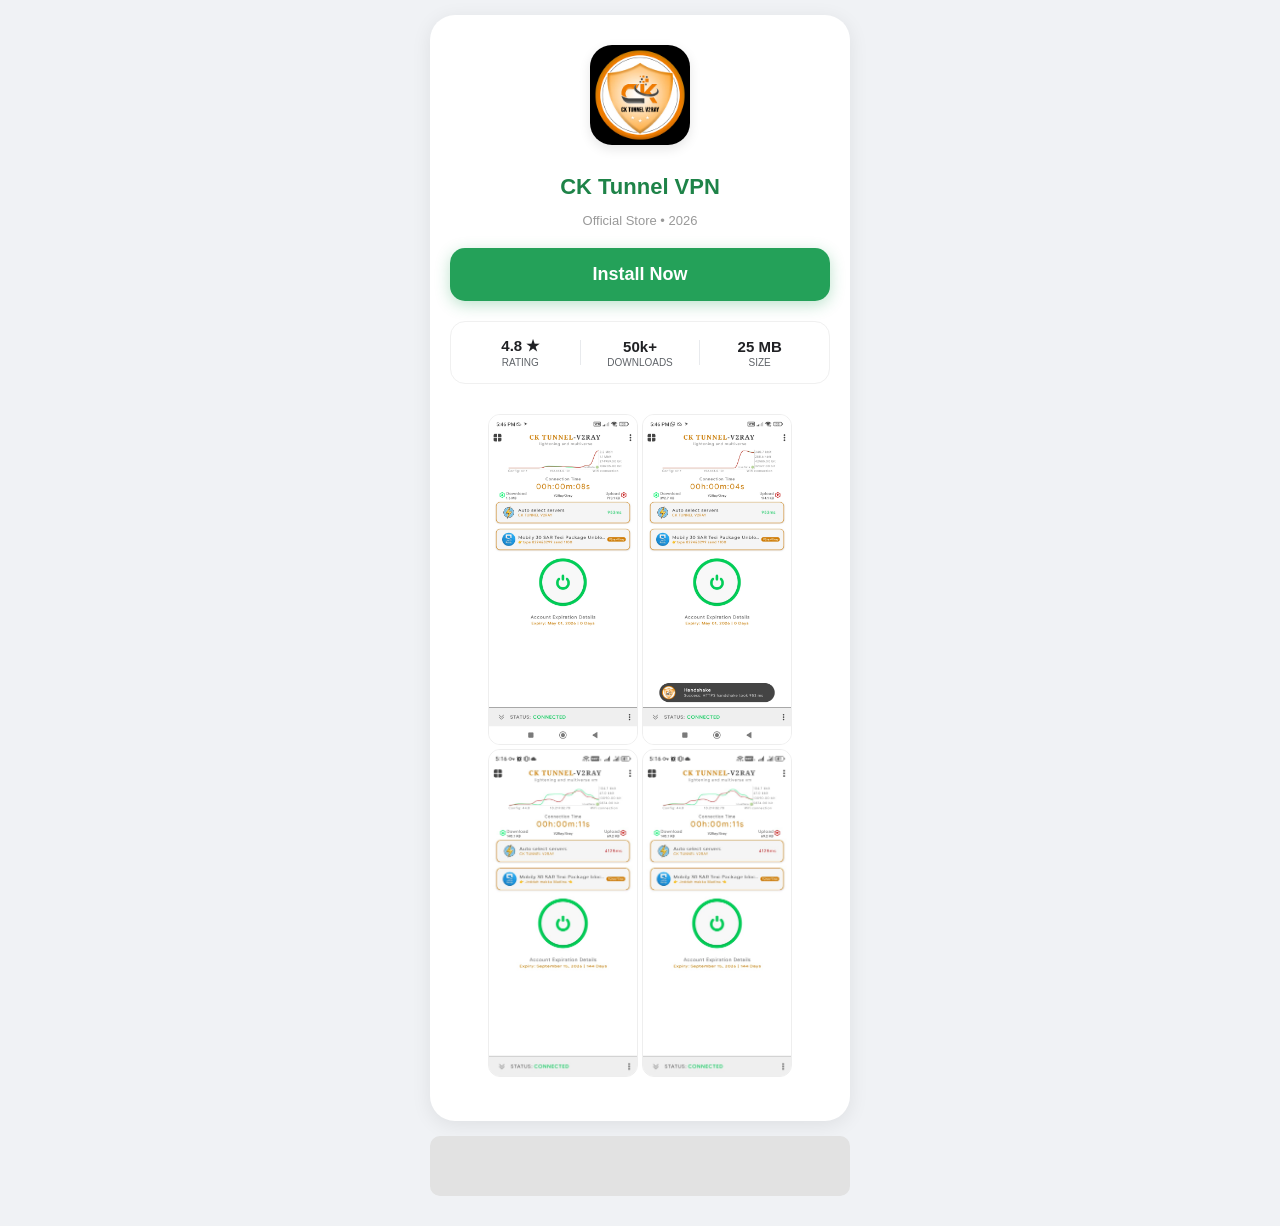
==== commit bae992c3: "Add files via upload" ====
--- a/ck-tunnel/index.html
+++ b/ck-tunnel/index.html
@@ -27,7 +27,11 @@
             <h2 class="app-name">CK Tunnel VPN</h2>
             <p class="app-dev">Official Store • 2026</p>
             
-            <a href="https://github.com/kmjohorulislam2025-lgtm/CK-TUNNEL-V2RAY-/releases/download/CKTUNNELV2RAY/app.fixbuild.vpncore.cktunnelxv2ray-release.apk" class="install-btn">ইন্সটল করুন</a>
+            <a href="https://github.com/kmjohorulislam2025-lgtm/CK-TUNNEL-V2RAY-/releases/download/CKTUNNELV2RAY/app.fixbuild.vpncore.cktunnelxv2ray-release.apk" 
+   class="install-btn pulse-animation" 
+   download>
+   Install Now
+</a>
             
 
 
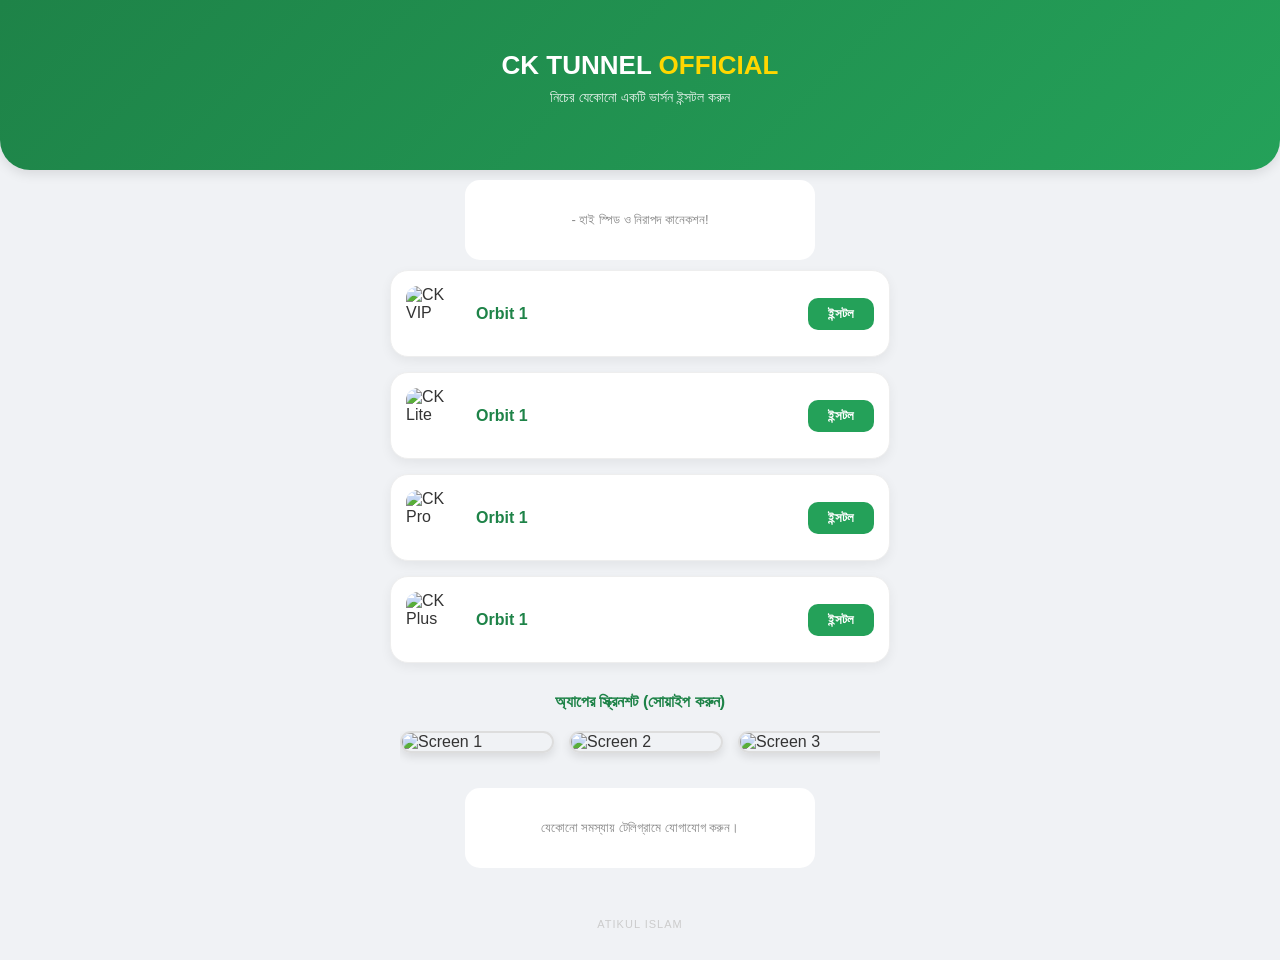
==== commit 0c62c437: "Add files via upload" ====
--- a/ck-tunnel/index.html
+++ b/ck-tunnel/index.html
@@ -3,90 +3,75 @@
 <head>
     <meta charset="UTF-8">
     <meta name="viewport" content="width=device-width, initial-scale=1.0">
-    <title>Install VPN | ATK SHOP</title>
+    <title>CK TUNNEL - Official</title>
     <link rel="stylesheet" href="../style.css">
 </head>
 <body>
+
+    <header>
+        <div class="container">
+            <h1>CK TUNNEL <span>OFFICIAL</span></h1>
+            <p>নিচের যেকোনো একটি ভার্সন ইন্সটল করুন</p>
+        </div>
+    </header>
+
     <div class="container">
+        <div class="ad-space"> - হাই স্পিড ও নিরাপদ কানেকশন!</div>
 
+        <div class="vpn-list-wrapper">
+            
+            <div class="vpn-card-new">
+                <img src="../ck-logo.png" alt="CK VIP">
+                <div class="vpn-details">
+                    <h3>Orbit 1</h3>
+                </div>
+                <a href="#" class="btn-download">ইন্সটল</a>
+            </div>
 
-      <script>
-  atOptions = {
-    'key' : 'a1f216dad1a4e0de65439c352f9b6c6a',
-    'format' : 'iframe',
-    'height' : 50,
-    'width' : 320,
-    'params' : {}
-  };
-</script>
-<script src="https://www.highperformanceformat.com/a1f216dad1a4e0de65439c352f9b6c6a/invoke.js"></script>
+            <div class="vpn-card-new">
+                <img src="../ck-logo.png" alt="CK Lite">
+                <div class="vpn-details">
+                    <h3>Orbit 1</h3>
+                </div>
+                <a href="#" class="btn-download">ইন্সটল</a>
+            </div>
 
+            <div class="vpn-card-new">
+                <img src="../ck-logo.png" alt="CK Pro">
+                <div class="vpn-details">
+                    <h3>Orbit 1</h3>
+                </div>
+                <a href="#" class="btn-download">ইন্সটল</a>
+            </div>
 
-        <div class="landing-card">
-            <img src="../logo.jpeg" class="app-logo-large" alt="VPN Logo">
-            <h2 class="app-name">CK Tunnel VPN</h2>
-            <p class="app-dev">Official Store • 2026</p>
-            
-            <a href="https://github.com/kmjohorulislam2025-lgtm/CK-TUNNEL-V2RAY-/releases/download/CKTUNNELV2RAY/app.fixbuild.vpncore.cktunnelxv2ray-release.apk" 
-   class="install-btn pulse-animation" 
-   download>
-   Install Now
-</a>
-            
+            <div class="vpn-card-new">
+                <img src="../ck-logo.png" alt="CK Plus">
+                <div class="vpn-details">
+                    <h3>Orbit 1</h3>
+                </div>
+                <a href="#" class="btn-download">ইন্সটল</a>
+            </div>
 
+        </div>
 
- 
-    <div class="app-stats-row">
-    <div class="stat-unit">
-        <div class="stat-top">4.8 ★</div>
-        <div class="stat-bottom">Rating</div>
-    </div>
-    <div class="stat-line"></div>
-    <div class="stat-unit">
-        <div class="stat-top">50k+</div>
-        <div class="stat-bottom">Downloads</div>
-    </div>
-    <div class="stat-line"></div>
-    <div class="stat-unit">
-        <div class="stat-top">25 MB</div>
-        <div class="stat-bottom">Size</div>
-    </div>
-</div>
-
-
-
-
-            <div class="screenshots">
-                <div class="screen-track">
-                    <img src="../screen1.jpeg" alt="1">
-                    <img src="../screen2.jpeg" alt="2">
-                    <img src="../screen3.jpeg" alt="3">
-                   <img src="../screen3.jpeg" alt="4">
+        <div class="screenshots-section">
+            <h2 style="text-align: center; color: #1e8348; font-size: 16px; margin: 20px 0;">অ্যাপের স্ক্রিনশট (সোয়াইপ করুন)</h2>
+            <div class="screenshots-container">
+                <div class="screenshot-wrapper">
+                    <img src="../ss1.png" alt="Screen 1">
+                    <img src="../ss2.png" alt="Screen 2">
+                    <img src="../ss3.png" alt="Screen 3">
+                    <img src="../ss4.png" alt="Screen 4">
                 </div>
             </div>
         </div>
 
+        <div class="ad-space">যেকোনো সমস্যায় টেলিগ্রামে যোগাযোগ করুন।</div>
 
+        <footer>
+            <div class="watermark">Atikul Islam</div>
+        </footer>
+    </div>
 
-
-    <div class="ad-box-top">
-    <script type="text/javascript">
-        atOptions = {
-            'key' : 'a1f216dad1a4e0de65439c352f9b6c6a',
-            'format' : 'iframe',
-            'height' : 50,
-            'width' : 320,
-            'params' : {}
-        };
-    </script>
-    <script type="text/javascript" src="//www.highperformanceformat.com/a1f216dad1a4e0de65439c352f9b6c6a/invoke.js"></script>
-
-
-
-
-</div>
-
-      
-    </div>
 </body>
 </html>
--- a/style.css
+++ b/style.css
@@ -1,224 +1,282 @@
-/* মাস্টার রিসেট */
-* { box-sizing: border-box; -webkit-tap-highlight-color: transparent; }
+/* মেইন স্টাইল */
 body { 
-    font-family: 'Segoe UI', Roboto, Helvetica, Arial, sans-serif; 
-    background: #f0f2f5; 
+    font-family: 'Segoe UI', Tahoma, sans-serif; 
+    background-color: #f0f2f5; 
     margin: 0; 
-    padding: 0; 
-    overflow-x: hidden; 
-    width: 100%; 
+    color: #333;
 }
 
 .container { 
-    width: 100%; 
-    max-width: 450px; 
+    max-width: 500px; 
     margin: 0 auto; 
-    padding: 15px; 
+    padding: 0 15px; 
 }
 
 /* হেডার ডিজাইন */
 header { 
-    background: #1e8348; 
+    background: linear-gradient(135deg, #1e8348, #24a159); 
     color: white; 
     text-align: center; 
-    padding: 30px 10px; 
-    border-radius: 0 0 25px 25px; 
-    margin-bottom: 20px;
-    box-shadow: 0 4px 10px rgba(0,0,0,0.1);
-}
-header h1 { margin: 0; font-size: 22px; letter-spacing: 1px; }
+    padding: 50px 15px; 
+    border-bottom-left-radius: 30px; 
+    border-bottom-right-radius: 30px; 
+    box-shadow: 0 4px 12px rgba(0,0,0,0.1);
+}
+
+header h1 { font-size: 26px; margin: 0; }
 header h1 span { color: #ffd700; }
-
-/* বিজ্ঞাপন বক্স (রেসপনসিভ) */
-.ad-box-top, .ad-space, .ad-box-large { 
-    width: 100% !important; 
-    min-height: 60px; 
-    display: flex; 
-    justify-content: center; 
-    align-items: center; 
-    margin: 15px 0;
-    overflow: hidden; 
-    background: #e2e2e2;
-    border-radius: 10px;
-}
-
-/* হোমপেজ লিস্ট ভিউ */
-.vpn-list-view { display: flex; flex-direction: column; gap: 15px; }
-
-.vpn-item { 
+header p { font-size: 14px; opacity: 0.9; margin-top: 8px; }
+
+/* সার্ভিস কার্ড ডিজাইন */
+.vpn-card { 
     background: white; 
+    padding: 18px; 
+    border-radius: 20px; 
     display: flex; 
     align-items: center; 
+    margin-top: 20px; 
+    box-shadow: 0 5px 15px rgba(0,0,0,0.05); 
+    border: 1px solid #eee;
+    transition: 0.3s;
+}
+
+.vpn-card:hover { transform: translateY(-3px); }
+
+.vpn-card img { 
+    width: 65px; 
+    height: 65px; 
+    border-radius: 15px; 
+    margin-right: 15px; 
+    object-fit: cover;
+}
+
+.vpn-info { flex-grow: 1; }
+.vpn-info h3 { margin: 0; font-size: 17px; color: #1e8348; }
+.vpn-info p { margin: 5px 0 0; font-size: 13px; color: #666; line-height: 1.4; }
+
+/* বাটন ডিজাইন */
+.btn { 
+    background: #24a159; 
+    color: white; 
+    text-decoration: none; 
+    padding: 10px 15px; 
+    border-radius: 10px; 
+    font-weight: bold; 
+    font-size: 13px;
+    box-shadow: 0 3px 6px rgba(36, 161, 89, 0.2);
+}
+
+/* বিজ্ঞাপন বক্স */
+.ad-space { 
+    background: #fff; 
+    border: 1px dashed #24a159; 
+    text-align: center; 
     padding: 15px; 
-    border-radius: 18px; 
-    text-decoration: none; 
+    margin: 20px 0; 
+    border-radius: 15px; 
+    color: #888;
+    font-size: 13px;
+}
+
+/* ফুটার ও ওয়াটারমার্ক */
+footer { text-align: center; padding: 30px 0; font-size: 12px; color: #999; }
+.watermark { 
+    margin-top: 10px; 
+    font-size: 11px; 
+    color: #ccc; 
+    letter-spacing: 1px; 
+    text-transform: uppercase;
+}
+
+
+/* ল্যান্ডিং পেজ গ্রিড সিস্টেম */
+.vpn-grid {
+    display: grid;
+    grid-template-columns: 1fr 1fr;
+    gap: 15px;
+    margin: 20px 0;
+}
+
+.vpn-item {
+    background: white;
+    padding: 15px;
+    border-radius: 20px;
+    text-align: center;
+    box-shadow: 0 5px 15px rgba(0,0,0,0.05);
+    border: 1px solid #eee;
+}
+
+.vpn-item img {
+    width: 65px;
+    height: 65px;
+    border-radius: 12px;
+    margin-bottom: 10px;
+}
+
+.vpn-item h4 {
+    font-size: 13px;
+    margin-bottom: 12px;
     color: #333;
-    box-shadow: 0 2px 8px rgba(0,0,0,0.05);
-    transition: 0.3s;
+}
+
+.btn-grid {
+    background: #24a159;
+    color: white;
+    text-decoration: none;
+    padding: 8px 0;
+    display: block;
+    border-radius: 8px;
+    font-size: 12px;
+    font-weight: bold;
+}
+
+/* স্ক্রিনশট স্লাইডার */
+.screenshots-container { 
+    display: flex; 
+    overflow-x: auto; 
+    gap: 10px; 
+    margin: 20px 0; 
+    padding-bottom: 10px; 
+}
+.screenshots-container img { 
+    width: 140px; 
+    border-radius: 12px; 
+    border: 1px solid #ddd;
+}
+
+/* পপআপ ও মেইন বাটন */
+.btn-main { background: #24a159; color: white; border: none; width: 100%; padding: 18px; border-radius: 15px; font-size: 18px; font-weight: bold; cursor: pointer; }
+#popup { display: none; position: fixed; top: 50%; left: 50%; transform: translate(-50%, -50%); background: white; padding: 30px; border-radius: 25px; z-index: 1000; width: 85%; text-align: center; box-shadow: 0 0 30px rgba(0,0,0,0.2); }
+#overlay { display: none; position: fixed; top: 0; left: 0; width: 100%; height: 100%; background: rgba(0,0,0,0.6); z-index: 999; }
+
+
+
+
+
+/*//////////////////////////////////////////
+
+/* ল্যান্ডিং পেজ কার্ড ডিজাইন */
+.vpn-card-new {
+    background: white;
+    padding: 15px;
+    border-radius: 18px;
+    display: flex;
+    align-items: center;
+    justify-content: space-between;
+    margin-bottom: 15px;
+    box-shadow: 0 4px 12px rgba(0,0,0,0.06);
     border: 1px solid #eee;
 }
 
-.vpn-item img { 
-    width: 55px; 
-    height: 55px; 
-    border-radius: 14px; 
-    object-fit: cover;
-    margin-right: 15px; 
-}
-
-.vpn-text { flex: 1; text-align: left; }
-.vpn-text h3 { margin: 0; font-size: 16px; color: #1e8348; font-weight: 600; }
-.vpn-text p { margin: 4px 0 0; font-size: 12px; color: #777; }
-
-.open-btn { 
-    background: #f0fdf4; 
-    color: #1e8348; 
-    padding: 6px 12px; 
-    border-radius: 12px; 
-    font-size: 12px; 
-    font-weight: bold; 
-    border: 1px solid #dcfce7;
-}
-
-/* ল্যান্ডিং পেজ (Details) ডিজাইন */
-.landing-card { 
-    background: white; 
-    padding: 30px 20px; 
-    border-radius: 25px; 
-    box-shadow: 0 4px 20px rgba(0,0,0,0.08); 
+.vpn-card-new img {
+    width: 55px;
+    height: 55px;
+    border-radius: 12px;
+}
+
+.vpn-details {
+    flex-grow: 1;
+    margin-left: 15px;
+}
+
+.vpn-details h3 {
+    margin: 0;
+    font-size: 16px;
+    color: #1e8348;
+}
+
+.btn-download {
+    background: #24a159;
+    color: white !important;
+    text-decoration: none;
+    padding: 8px 20px;
+    border-radius: 10px;
+    font-weight: bold;
+    font-size: 13px;
+}
+
+
+
+
+
+/* মোবাইল-ফ্রেন্ডলি স্ক্রিনশট স্লাইডার ডিজাইন */
+.screenshots-section {
+    margin-top: 30px;
+    padding: 0 10px;
+}
+
+.screenshots-section h2 {
+    font-size: 16px;
+    color: #1e8348;
+    margin-bottom: 15px;
     text-align: center;
-    /* কার্ডটি হালকাভাবে ভেসে ওঠার অ্যানিমেশন */
-    animation: fadeIn 0.8s ease-in-out;
-}
-
-.app-logo-large { 
-    width: 100px; 
-    height: 100px; 
-    border-radius: 22px; 
-    box-shadow: 0 4px 12px rgba(0,0,0,0.1);
-    margin-bottom: 15px;
-}
-
-.app-name { font-size: 22px; margin: 10px 0 5px; color: #1e8348; }
-.app-dev { font-size: 13px; color: #999; margin-bottom: 20px; }
-
-/* এনিমেটেড ইনস্টল বাটন */
-.install-btn { 
-    display: block; 
-    background: #24a159; 
-    color: white !important; 
-    text-decoration: none; 
-    padding: 16px; 
-    border-radius: 15px; 
-    font-weight: bold; 
-    font-size: 18px;
-    margin: 20px 0;
-    box-shadow: 0 4px 15px rgba(36, 161, 89, 0.3);
-    /* পালস অ্যানিমেশন যুক্ত করা হয়েছে */
-    animation: pulse-animation 2s infinite;
-    transition: transform 0.2s ease;
-}
-
-.install-btn:active {
-    transform: scale(0.95);
-}
-
-/* স্ক্রিনশট স্লাইডার */
-.screenshots { 
-    overflow-x: auto; 
-    display: flex; 
-    gap: 10px; 
-    padding: 10px 0;
-    scrollbar-width: none;
-    /* স্লাইড আপ অ্যানিমেশন */
-    animation: slideUp 1s ease-out;
-}
-.screenshots::-webkit-scrollbar { display: none; }
-
-.screenshots img { 
-    width: 150px; 
-    border-radius: 12px; 
-    border: 1px solid #eee; 
-    transition: 0.3s;
-}
-
-.screenshots img:hover {
-    transform: scale(1.05);
-}
-
-.back-link { 
-    display: inline-block; 
-    margin-top: 20px; 
-    color: #1e8348; 
-    text-decoration: none; 
-    font-weight: bold; 
-    font-size: 15px; 
-}
-
-footer { padding: 30px; font-size: 11px; color: #bbb; text-align: center; }
-
-/* --- অ্যানিমেশন কী-ফ্রেমসমূহ --- */
-
-/* বাটন কাঁপানোর জন্য পালস ইফেক্ট */
-@keyframes pulse-animation {
-    0% { transform: scale(1); box-shadow: 0 0 0 0 rgba(36, 161, 89, 0.7); }
-    70% { transform: scale(1.05); box-shadow: 0 0 0 10px rgba(36, 161, 89, 0); }
-    100% { transform: scale(1); box-shadow: 0 0 0 0 rgba(36, 161, 89, 0); }
-}
-
-/* কার্ড ফেইড ইন */
-@keyframes fadeIn {
-    from { opacity: 0; transform: translateY(-10px); }
-    to { opacity: 1; transform: translateY(0); }
-}
-
-/* স্ক্রিনশট নিচ থেকে ভেসে ওঠা */
-@keyframes slideUp {
-    from { transform: translateY(30px); opacity: 0; }
-    to { transform: translateY(0); opacity: 1; }
-}
-
-
-
-
-/* অ্যাপ স্ট্যাটাস বক্স - একদম ফিক্সড এক লাইনে রাখার জন্য */
-.app-stats-row {
-    display: flex !important;
-    flex-direction: row !important;
-    justify-content: space-around !important;
-    align-items: center !important;
-    background: #ffffff;
-    padding: 15px 10px;
-    border-radius: 15px;
-    margin: 20px 0;
-    border: 1px solid #f0f0f0;
+}
+
+.screenshots-container {
     width: 100%;
-}
-
-.stat-unit {
-    flex: 1;
-    text-align: center;
-    display: block !important; /* একটার নিচে একটা যেন না যায় */
-}
-
-.stat-top {
-    font-size: 15px;
-    font-weight: 700;
-    color: #202124;
-    display: block;
-}
-
-.stat-bottom {
-    font-size: 10px;
-    color: #5f6368;
-    text-transform: uppercase;
-    font-weight: 500;
-    margin-top: 2px;
-    display: block;
-}
-
-.stat-line {
-    width: 1px;
-    height: 25px;
-    background: #e8eaed;
-}+    overflow-x: auto; /* ডানে-বামে স্ক্রোল করার জন্য */
+    padding-bottom: 15px; /* স্ক্রলবারের জন্য জায়গা */
+}
+
+/* স্লাইডারের ভেতরের কন্টেইনার */
+.screenshot-wrapper {
+    display: flex; /* ছবিগুলো পাশাপাশি সাজানোর জন্য */
+    gap: 15px; /* ছবির মাঝখানের ফাকা জায়গা */
+    width: max-content; /* ছবির সংখ্যা অনুযায়ী কন্টেইনার বড় হবে */
+}
+
+/* স্লাইডারের ভেতরের ছবি */
+.screenshot-wrapper img {
+    width: 150px; /* ছবিতে সাইজ, মোবাইলের জন্য পারফেক্ট */
+    height: auto;
+    border-radius: 12px;
+    border: 2px solid #ddd;
+    box-shadow: 0 4px 10px rgba(0,0,0,0.1);
+    transition: transform 0.3s;
+}
+
+.screenshot-wrapper img:hover {
+    transform: scale(1.05); /* ক্লিক করার সময় একটু বড় হবে */
+}
+
+/* স্লাইডারের স্ক্রলবার সুন্দর করার জন্য */
+.screenshots-container::-webkit-scrollbar {
+    height: 6px; /* স্ক্রলবারের উচ্চতা */
+}
+
+.screenshots-container::-webkit-scrollbar-thumb {
+    background: #24a159; /* স্ক্রলবারের কালার */
+    border-radius: 10px;
+}
+
+.screenshots-container::-webkit-scrollbar-track {
+    background: #f0f2f5; /* স্ক্রলবারের ট্র্যাকের কালার */
+}
+
+
+
+/* বিজ্ঞাপন বক্সের জন্য সহজ স্টাইল */
+.ad-space {
+    width: 100%;
+    max-width: 320px;
+    margin: 10px auto;
+    display: flex;
+    justify-content: center;
+    align-items: center;
+    border: none !important; /* ড্যাশ বর্ডার সরিয়ে দেবে */
+    min-height: 50px; /* চিকন ব্যানারের জন্য এটি যথেষ্ট */
+}
+
+.ad-space iframe {
+    border: none;
+    max-width: 100%;
+}
+
+
+
+
+
+
+
+
+
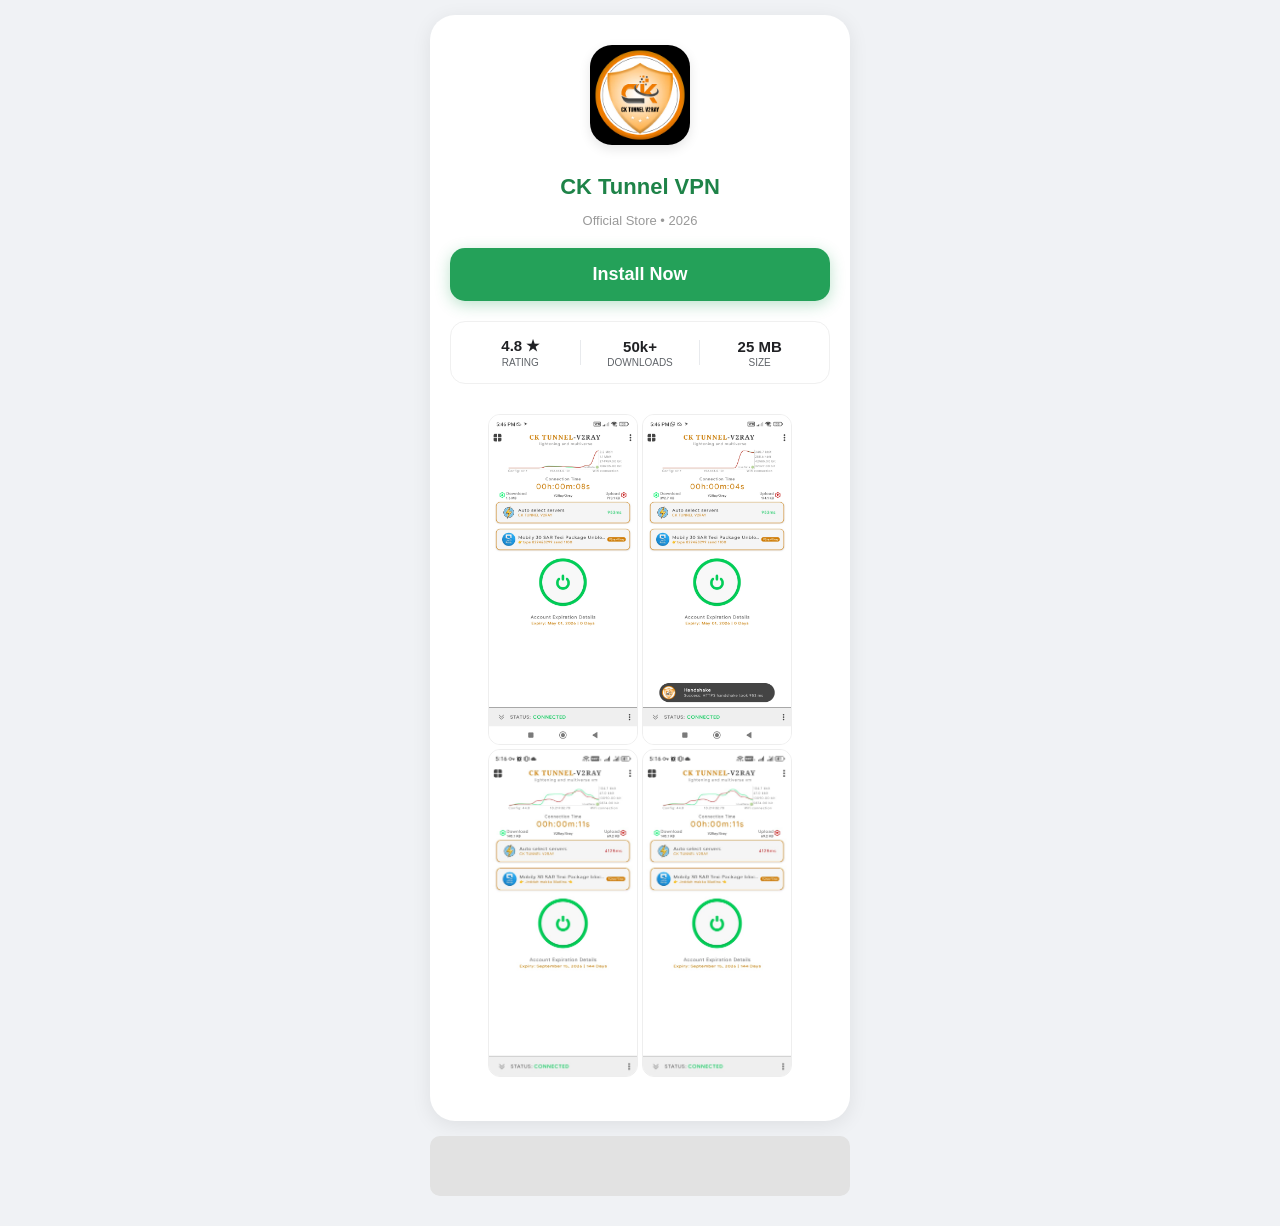
==== commit 5ed8bc17: "Add files via upload" ====
--- a/ck-tunnel/index.html
+++ b/ck-tunnel/index.html
@@ -3,75 +3,90 @@
 <head>
     <meta charset="UTF-8">
     <meta name="viewport" content="width=device-width, initial-scale=1.0">
-    <title>CK TUNNEL - Official</title>
+    <title>Install VPN | ATK SHOP</title>
     <link rel="stylesheet" href="../style.css">
 </head>
 <body>
+    <div class="container">
 
-    <header>
-        <div class="container">
-            <h1>CK TUNNEL <span>OFFICIAL</span></h1>
-            <p>নিচের যেকোনো একটি ভার্সন ইন্সটল করুন</p>
-        </div>
-    </header>
 
-    <div class="container">
-        <div class="ad-space"> - হাই স্পিড ও নিরাপদ কানেকশন!</div>
+      <script>
+  atOptions = {
+    'key' : 'a1f216dad1a4e0de65439c352f9b6c6a',
+    'format' : 'iframe',
+    'height' : 50,
+    'width' : 320,
+    'params' : {}
+  };
+</script>
+<script src="https://www.highperformanceformat.com/a1f216dad1a4e0de65439c352f9b6c6a/invoke.js"></script>
 
-        <div class="vpn-list-wrapper">
+
+        <div class="landing-card">
+            <img src="../logo.jpeg" class="app-logo-large" alt="VPN Logo">
+            <h2 class="app-name">CK Tunnel VPN</h2>
+            <p class="app-dev">Official Store • 2026</p>
             
-            <div class="vpn-card-new">
-                <img src="../ck-logo.png" alt="CK VIP">
-                <div class="vpn-details">
-                    <h3>Orbit 1</h3>
-                </div>
-                <a href="#" class="btn-download">ইন্সটল</a>
-            </div>
+            <a href="https://github.com/kmjohorulislam2025-lgtm/CK-TUNNEL-V2RAY-/releases/download/CKTUNNELV2RAY/app.fixbuild.vpncore.cktunnelxv2ray-release.apk" 
+   class="install-btn pulse-animation" 
+   download>
+   Install Now
+</a>
+            
 
-            <div class="vpn-card-new">
-                <img src="../ck-logo.png" alt="CK Lite">
-                <div class="vpn-details">
-                    <h3>Orbit 1</h3>
-                </div>
-                <a href="#" class="btn-download">ইন্সটল</a>
-            </div>
 
-            <div class="vpn-card-new">
-                <img src="../ck-logo.png" alt="CK Pro">
-                <div class="vpn-details">
-                    <h3>Orbit 1</h3>
-                </div>
-                <a href="#" class="btn-download">ইন্সটল</a>
-            </div>
+ 
+    <div class="app-stats-row">
+    <div class="stat-unit">
+        <div class="stat-top">4.8 ★</div>
+        <div class="stat-bottom">Rating</div>
+    </div>
+    <div class="stat-line"></div>
+    <div class="stat-unit">
+        <div class="stat-top">50k+</div>
+        <div class="stat-bottom">Downloads</div>
+    </div>
+    <div class="stat-line"></div>
+    <div class="stat-unit">
+        <div class="stat-top">25 MB</div>
+        <div class="stat-bottom">Size</div>
+    </div>
+</div>
 
-            <div class="vpn-card-new">
-                <img src="../ck-logo.png" alt="CK Plus">
-                <div class="vpn-details">
-                    <h3>Orbit 1</h3>
-                </div>
-                <a href="#" class="btn-download">ইন্সটল</a>
-            </div>
 
-        </div>
 
-        <div class="screenshots-section">
-            <h2 style="text-align: center; color: #1e8348; font-size: 16px; margin: 20px 0;">অ্যাপের স্ক্রিনশট (সোয়াইপ করুন)</h2>
-            <div class="screenshots-container">
-                <div class="screenshot-wrapper">
-                    <img src="../ss1.png" alt="Screen 1">
-                    <img src="../ss2.png" alt="Screen 2">
-                    <img src="../ss3.png" alt="Screen 3">
-                    <img src="../ss4.png" alt="Screen 4">
+
+            <div class="screenshots">
+                <div class="screen-track">
+                    <img src="../screen1.jpeg" alt="1">
+                    <img src="../screen2.jpeg" alt="2">
+                    <img src="../screen3.jpeg" alt="3">
+                   <img src="../screen3.jpeg" alt="4">
                 </div>
             </div>
         </div>
 
-        <div class="ad-space">যেকোনো সমস্যায় টেলিগ্রামে যোগাযোগ করুন।</div>
 
-        <footer>
-            <div class="watermark">Atikul Islam</div>
-        </footer>
+
+
+    <div class="ad-box-top">
+    <script type="text/javascript">
+        atOptions = {
+            'key' : 'a1f216dad1a4e0de65439c352f9b6c6a',
+            'format' : 'iframe',
+            'height' : 50,
+            'width' : 320,
+            'params' : {}
+        };
+    </script>
+    <script type="text/javascript" src="//www.highperformanceformat.com/a1f216dad1a4e0de65439c352f9b6c6a/invoke.js"></script>
+
+
+
+
+</div>
+
+      
     </div>
-
 </body>
 </html>
--- a/style.css
+++ b/style.css
@@ -1,282 +1,224 @@
-/* মেইন স্টাইল */
+/* মাস্টার রিসেট */
+* { box-sizing: border-box; -webkit-tap-highlight-color: transparent; }
 body { 
-    font-family: 'Segoe UI', Tahoma, sans-serif; 
-    background-color: #f0f2f5; 
+    font-family: 'Segoe UI', Roboto, Helvetica, Arial, sans-serif; 
+    background: #f0f2f5; 
     margin: 0; 
-    color: #333;
+    padding: 0; 
+    overflow-x: hidden; 
+    width: 100%; 
 }
 
 .container { 
-    max-width: 500px; 
+    width: 100%; 
+    max-width: 450px; 
     margin: 0 auto; 
-    padding: 0 15px; 
+    padding: 15px; 
 }
 
 /* হেডার ডিজাইন */
 header { 
-    background: linear-gradient(135deg, #1e8348, #24a159); 
+    background: #1e8348; 
     color: white; 
     text-align: center; 
-    padding: 50px 15px; 
-    border-bottom-left-radius: 30px; 
-    border-bottom-right-radius: 30px; 
-    box-shadow: 0 4px 12px rgba(0,0,0,0.1);
-}
-
-header h1 { font-size: 26px; margin: 0; }
+    padding: 30px 10px; 
+    border-radius: 0 0 25px 25px; 
+    margin-bottom: 20px;
+    box-shadow: 0 4px 10px rgba(0,0,0,0.1);
+}
+header h1 { margin: 0; font-size: 22px; letter-spacing: 1px; }
 header h1 span { color: #ffd700; }
-header p { font-size: 14px; opacity: 0.9; margin-top: 8px; }
-
-/* সার্ভিস কার্ড ডিজাইন */
-.vpn-card { 
+
+/* বিজ্ঞাপন বক্স (রেসপনসিভ) */
+.ad-box-top, .ad-space, .ad-box-large { 
+    width: 100% !important; 
+    min-height: 60px; 
+    display: flex; 
+    justify-content: center; 
+    align-items: center; 
+    margin: 15px 0;
+    overflow: hidden; 
+    background: #e2e2e2;
+    border-radius: 10px;
+}
+
+/* হোমপেজ লিস্ট ভিউ */
+.vpn-list-view { display: flex; flex-direction: column; gap: 15px; }
+
+.vpn-item { 
     background: white; 
-    padding: 18px; 
-    border-radius: 20px; 
     display: flex; 
     align-items: center; 
+    padding: 15px; 
+    border-radius: 18px; 
+    text-decoration: none; 
+    color: #333;
+    box-shadow: 0 2px 8px rgba(0,0,0,0.05);
+    transition: 0.3s;
+    border: 1px solid #eee;
+}
+
+.vpn-item img { 
+    width: 55px; 
+    height: 55px; 
+    border-radius: 14px; 
+    object-fit: cover;
+    margin-right: 15px; 
+}
+
+.vpn-text { flex: 1; text-align: left; }
+.vpn-text h3 { margin: 0; font-size: 16px; color: #1e8348; font-weight: 600; }
+.vpn-text p { margin: 4px 0 0; font-size: 12px; color: #777; }
+
+.open-btn { 
+    background: #f0fdf4; 
+    color: #1e8348; 
+    padding: 6px 12px; 
+    border-radius: 12px; 
+    font-size: 12px; 
+    font-weight: bold; 
+    border: 1px solid #dcfce7;
+}
+
+/* ল্যান্ডিং পেজ (Details) ডিজাইন */
+.landing-card { 
+    background: white; 
+    padding: 30px 20px; 
+    border-radius: 25px; 
+    box-shadow: 0 4px 20px rgba(0,0,0,0.08); 
+    text-align: center;
+    /* কার্ডটি হালকাভাবে ভেসে ওঠার অ্যানিমেশন */
+    animation: fadeIn 0.8s ease-in-out;
+}
+
+.app-logo-large { 
+    width: 100px; 
+    height: 100px; 
+    border-radius: 22px; 
+    box-shadow: 0 4px 12px rgba(0,0,0,0.1);
+    margin-bottom: 15px;
+}
+
+.app-name { font-size: 22px; margin: 10px 0 5px; color: #1e8348; }
+.app-dev { font-size: 13px; color: #999; margin-bottom: 20px; }
+
+/* এনিমেটেড ইনস্টল বাটন */
+.install-btn { 
+    display: block; 
+    background: #24a159; 
+    color: white !important; 
+    text-decoration: none; 
+    padding: 16px; 
+    border-radius: 15px; 
+    font-weight: bold; 
+    font-size: 18px;
+    margin: 20px 0;
+    box-shadow: 0 4px 15px rgba(36, 161, 89, 0.3);
+    /* পালস অ্যানিমেশন যুক্ত করা হয়েছে */
+    animation: pulse-animation 2s infinite;
+    transition: transform 0.2s ease;
+}
+
+.install-btn:active {
+    transform: scale(0.95);
+}
+
+/* স্ক্রিনশট স্লাইডার */
+.screenshots { 
+    overflow-x: auto; 
+    display: flex; 
+    gap: 10px; 
+    padding: 10px 0;
+    scrollbar-width: none;
+    /* স্লাইড আপ অ্যানিমেশন */
+    animation: slideUp 1s ease-out;
+}
+.screenshots::-webkit-scrollbar { display: none; }
+
+.screenshots img { 
+    width: 150px; 
+    border-radius: 12px; 
+    border: 1px solid #eee; 
+    transition: 0.3s;
+}
+
+.screenshots img:hover {
+    transform: scale(1.05);
+}
+
+.back-link { 
+    display: inline-block; 
     margin-top: 20px; 
-    box-shadow: 0 5px 15px rgba(0,0,0,0.05); 
-    border: 1px solid #eee;
-    transition: 0.3s;
-}
-
-.vpn-card:hover { transform: translateY(-3px); }
-
-.vpn-card img { 
-    width: 65px; 
-    height: 65px; 
-    border-radius: 15px; 
-    margin-right: 15px; 
-    object-fit: cover;
-}
-
-.vpn-info { flex-grow: 1; }
-.vpn-info h3 { margin: 0; font-size: 17px; color: #1e8348; }
-.vpn-info p { margin: 5px 0 0; font-size: 13px; color: #666; line-height: 1.4; }
-
-/* বাটন ডিজাইন */
-.btn { 
-    background: #24a159; 
-    color: white; 
+    color: #1e8348; 
     text-decoration: none; 
-    padding: 10px 15px; 
-    border-radius: 10px; 
     font-weight: bold; 
-    font-size: 13px;
-    box-shadow: 0 3px 6px rgba(36, 161, 89, 0.2);
-}
-
-/* বিজ্ঞাপন বক্স */
-.ad-space { 
-    background: #fff; 
-    border: 1px dashed #24a159; 
-    text-align: center; 
-    padding: 15px; 
-    margin: 20px 0; 
-    border-radius: 15px; 
-    color: #888;
-    font-size: 13px;
-}
-
-/* ফুটার ও ওয়াটারমার্ক */
-footer { text-align: center; padding: 30px 0; font-size: 12px; color: #999; }
-.watermark { 
-    margin-top: 10px; 
-    font-size: 11px; 
-    color: #ccc; 
-    letter-spacing: 1px; 
+    font-size: 15px; 
+}
+
+footer { padding: 30px; font-size: 11px; color: #bbb; text-align: center; }
+
+/* --- অ্যানিমেশন কী-ফ্রেমসমূহ --- */
+
+/* বাটন কাঁপানোর জন্য পালস ইফেক্ট */
+@keyframes pulse-animation {
+    0% { transform: scale(1); box-shadow: 0 0 0 0 rgba(36, 161, 89, 0.7); }
+    70% { transform: scale(1.05); box-shadow: 0 0 0 10px rgba(36, 161, 89, 0); }
+    100% { transform: scale(1); box-shadow: 0 0 0 0 rgba(36, 161, 89, 0); }
+}
+
+/* কার্ড ফেইড ইন */
+@keyframes fadeIn {
+    from { opacity: 0; transform: translateY(-10px); }
+    to { opacity: 1; transform: translateY(0); }
+}
+
+/* স্ক্রিনশট নিচ থেকে ভেসে ওঠা */
+@keyframes slideUp {
+    from { transform: translateY(30px); opacity: 0; }
+    to { transform: translateY(0); opacity: 1; }
+}
+
+
+
+
+/* অ্যাপ স্ট্যাটাস বক্স - একদম ফিক্সড এক লাইনে রাখার জন্য */
+.app-stats-row {
+    display: flex !important;
+    flex-direction: row !important;
+    justify-content: space-around !important;
+    align-items: center !important;
+    background: #ffffff;
+    padding: 15px 10px;
+    border-radius: 15px;
+    margin: 20px 0;
+    border: 1px solid #f0f0f0;
+    width: 100%;
+}
+
+.stat-unit {
+    flex: 1;
+    text-align: center;
+    display: block !important; /* একটার নিচে একটা যেন না যায় */
+}
+
+.stat-top {
+    font-size: 15px;
+    font-weight: 700;
+    color: #202124;
+    display: block;
+}
+
+.stat-bottom {
+    font-size: 10px;
+    color: #5f6368;
     text-transform: uppercase;
-}
-
-
-/* ল্যান্ডিং পেজ গ্রিড সিস্টেম */
-.vpn-grid {
-    display: grid;
-    grid-template-columns: 1fr 1fr;
-    gap: 15px;
-    margin: 20px 0;
-}
-
-.vpn-item {
-    background: white;
-    padding: 15px;
-    border-radius: 20px;
-    text-align: center;
-    box-shadow: 0 5px 15px rgba(0,0,0,0.05);
-    border: 1px solid #eee;
-}
-
-.vpn-item img {
-    width: 65px;
-    height: 65px;
-    border-radius: 12px;
-    margin-bottom: 10px;
-}
-
-.vpn-item h4 {
-    font-size: 13px;
-    margin-bottom: 12px;
-    color: #333;
-}
-
-.btn-grid {
-    background: #24a159;
-    color: white;
-    text-decoration: none;
-    padding: 8px 0;
+    font-weight: 500;
+    margin-top: 2px;
     display: block;
-    border-radius: 8px;
-    font-size: 12px;
-    font-weight: bold;
-}
-
-/* স্ক্রিনশট স্লাইডার */
-.screenshots-container { 
-    display: flex; 
-    overflow-x: auto; 
-    gap: 10px; 
-    margin: 20px 0; 
-    padding-bottom: 10px; 
-}
-.screenshots-container img { 
-    width: 140px; 
-    border-radius: 12px; 
-    border: 1px solid #ddd;
-}
-
-/* পপআপ ও মেইন বাটন */
-.btn-main { background: #24a159; color: white; border: none; width: 100%; padding: 18px; border-radius: 15px; font-size: 18px; font-weight: bold; cursor: pointer; }
-#popup { display: none; position: fixed; top: 50%; left: 50%; transform: translate(-50%, -50%); background: white; padding: 30px; border-radius: 25px; z-index: 1000; width: 85%; text-align: center; box-shadow: 0 0 30px rgba(0,0,0,0.2); }
-#overlay { display: none; position: fixed; top: 0; left: 0; width: 100%; height: 100%; background: rgba(0,0,0,0.6); z-index: 999; }
-
-
-
-
-
-/*//////////////////////////////////////////
-
-/* ল্যান্ডিং পেজ কার্ড ডিজাইন */
-.vpn-card-new {
-    background: white;
-    padding: 15px;
-    border-radius: 18px;
-    display: flex;
-    align-items: center;
-    justify-content: space-between;
-    margin-bottom: 15px;
-    box-shadow: 0 4px 12px rgba(0,0,0,0.06);
-    border: 1px solid #eee;
-}
-
-.vpn-card-new img {
-    width: 55px;
-    height: 55px;
-    border-radius: 12px;
-}
-
-.vpn-details {
-    flex-grow: 1;
-    margin-left: 15px;
-}
-
-.vpn-details h3 {
-    margin: 0;
-    font-size: 16px;
-    color: #1e8348;
-}
-
-.btn-download {
-    background: #24a159;
-    color: white !important;
-    text-decoration: none;
-    padding: 8px 20px;
-    border-radius: 10px;
-    font-weight: bold;
-    font-size: 13px;
-}
-
-
-
-
-
-/* মোবাইল-ফ্রেন্ডলি স্ক্রিনশট স্লাইডার ডিজাইন */
-.screenshots-section {
-    margin-top: 30px;
-    padding: 0 10px;
-}
-
-.screenshots-section h2 {
-    font-size: 16px;
-    color: #1e8348;
-    margin-bottom: 15px;
-    text-align: center;
-}
-
-.screenshots-container {
-    width: 100%;
-    overflow-x: auto; /* ডানে-বামে স্ক্রোল করার জন্য */
-    padding-bottom: 15px; /* স্ক্রলবারের জন্য জায়গা */
-}
-
-/* স্লাইডারের ভেতরের কন্টেইনার */
-.screenshot-wrapper {
-    display: flex; /* ছবিগুলো পাশাপাশি সাজানোর জন্য */
-    gap: 15px; /* ছবির মাঝখানের ফাকা জায়গা */
-    width: max-content; /* ছবির সংখ্যা অনুযায়ী কন্টেইনার বড় হবে */
-}
-
-/* স্লাইডারের ভেতরের ছবি */
-.screenshot-wrapper img {
-    width: 150px; /* ছবিতে সাইজ, মোবাইলের জন্য পারফেক্ট */
-    height: auto;
-    border-radius: 12px;
-    border: 2px solid #ddd;
-    box-shadow: 0 4px 10px rgba(0,0,0,0.1);
-    transition: transform 0.3s;
-}
-
-.screenshot-wrapper img:hover {
-    transform: scale(1.05); /* ক্লিক করার সময় একটু বড় হবে */
-}
-
-/* স্লাইডারের স্ক্রলবার সুন্দর করার জন্য */
-.screenshots-container::-webkit-scrollbar {
-    height: 6px; /* স্ক্রলবারের উচ্চতা */
-}
-
-.screenshots-container::-webkit-scrollbar-thumb {
-    background: #24a159; /* স্ক্রলবারের কালার */
-    border-radius: 10px;
-}
-
-.screenshots-container::-webkit-scrollbar-track {
-    background: #f0f2f5; /* স্ক্রলবারের ট্র্যাকের কালার */
-}
-
-
-
-/* বিজ্ঞাপন বক্সের জন্য সহজ স্টাইল */
-.ad-space {
-    width: 100%;
-    max-width: 320px;
-    margin: 10px auto;
-    display: flex;
-    justify-content: center;
-    align-items: center;
-    border: none !important; /* ড্যাশ বর্ডার সরিয়ে দেবে */
-    min-height: 50px; /* চিকন ব্যানারের জন্য এটি যথেষ্ট */
-}
-
-.ad-space iframe {
-    border: none;
-    max-width: 100%;
-}
-
-
-
-
-
-
-
-
-
+}
+
+.stat-line {
+    width: 1px;
+    height: 25px;
+    background: #e8eaed;
+}
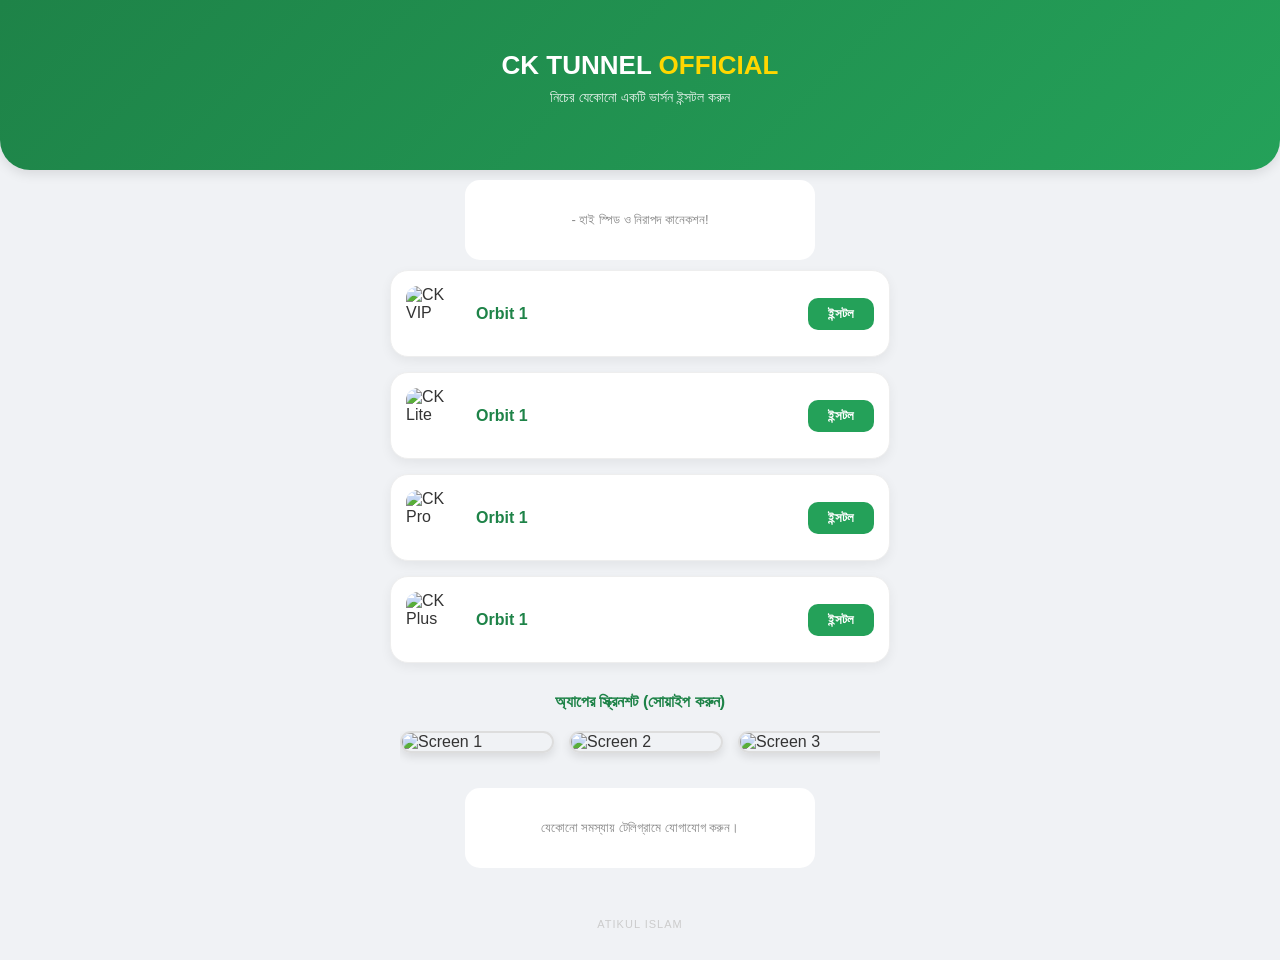
==== commit 6130e8b7: "Add files via upload" ====
--- a/ck-tunnel/index.html
+++ b/ck-tunnel/index.html
@@ -3,90 +3,75 @@
 <head>
     <meta charset="UTF-8">
     <meta name="viewport" content="width=device-width, initial-scale=1.0">
-    <title>Install VPN | ATK SHOP</title>
+    <title>CK TUNNEL - Official</title>
     <link rel="stylesheet" href="../style.css">
 </head>
 <body>
+
+    <header>
+        <div class="container">
+            <h1>CK TUNNEL <span>OFFICIAL</span></h1>
+            <p>নিচের যেকোনো একটি ভার্সন ইন্সটল করুন</p>
+        </div>
+    </header>
+
     <div class="container">
+        <div class="ad-space"> - হাই স্পিড ও নিরাপদ কানেকশন!</div>
 
+        <div class="vpn-list-wrapper">
+            
+            <div class="vpn-card-new">
+                <img src="../ck-logo.png" alt="CK VIP">
+                <div class="vpn-details">
+                    <h3>Orbit 1</h3>
+                </div>
+                <a href="#" class="btn-download">ইন্সটল</a>
+            </div>
 
-      <script>
-  atOptions = {
-    'key' : 'a1f216dad1a4e0de65439c352f9b6c6a',
-    'format' : 'iframe',
-    'height' : 50,
-    'width' : 320,
-    'params' : {}
-  };
-</script>
-<script src="https://www.highperformanceformat.com/a1f216dad1a4e0de65439c352f9b6c6a/invoke.js"></script>
+            <div class="vpn-card-new">
+                <img src="../ck-logo.png" alt="CK Lite">
+                <div class="vpn-details">
+                    <h3>Orbit 1</h3>
+                </div>
+                <a href="#" class="btn-download">ইন্সটল</a>
+            </div>
 
+            <div class="vpn-card-new">
+                <img src="../ck-logo.png" alt="CK Pro">
+                <div class="vpn-details">
+                    <h3>Orbit 1</h3>
+                </div>
+                <a href="#" class="btn-download">ইন্সটল</a>
+            </div>
 
-        <div class="landing-card">
-            <img src="../logo.jpeg" class="app-logo-large" alt="VPN Logo">
-            <h2 class="app-name">CK Tunnel VPN</h2>
-            <p class="app-dev">Official Store • 2026</p>
-            
-            <a href="https://github.com/kmjohorulislam2025-lgtm/CK-TUNNEL-V2RAY-/releases/download/CKTUNNELV2RAY/app.fixbuild.vpncore.cktunnelxv2ray-release.apk" 
-   class="install-btn pulse-animation" 
-   download>
-   Install Now
-</a>
-            
+            <div class="vpn-card-new">
+                <img src="../ck-logo.png" alt="CK Plus">
+                <div class="vpn-details">
+                    <h3>Orbit 1</h3>
+                </div>
+                <a href="#" class="btn-download">ইন্সটল</a>
+            </div>
 
+        </div>
 
- 
-    <div class="app-stats-row">
-    <div class="stat-unit">
-        <div class="stat-top">4.8 ★</div>
-        <div class="stat-bottom">Rating</div>
-    </div>
-    <div class="stat-line"></div>
-    <div class="stat-unit">
-        <div class="stat-top">50k+</div>
-        <div class="stat-bottom">Downloads</div>
-    </div>
-    <div class="stat-line"></div>
-    <div class="stat-unit">
-        <div class="stat-top">25 MB</div>
-        <div class="stat-bottom">Size</div>
-    </div>
-</div>
-
-
-
-
-            <div class="screenshots">
-                <div class="screen-track">
-                    <img src="../screen1.jpeg" alt="1">
-                    <img src="../screen2.jpeg" alt="2">
-                    <img src="../screen3.jpeg" alt="3">
-                   <img src="../screen3.jpeg" alt="4">
+        <div class="screenshots-section">
+            <h2 style="text-align: center; color: #1e8348; font-size: 16px; margin: 20px 0;">অ্যাপের স্ক্রিনশট (সোয়াইপ করুন)</h2>
+            <div class="screenshots-container">
+                <div class="screenshot-wrapper">
+                    <img src="../ss1.png" alt="Screen 1">
+                    <img src="../ss2.png" alt="Screen 2">
+                    <img src="../ss3.png" alt="Screen 3">
+                    <img src="../ss4.png" alt="Screen 4">
                 </div>
             </div>
         </div>
 
+        <div class="ad-space">যেকোনো সমস্যায় টেলিগ্রামে যোগাযোগ করুন।</div>
 
+        <footer>
+            <div class="watermark">Atikul Islam</div>
+        </footer>
+    </div>
 
-
-    <div class="ad-box-top">
-    <script type="text/javascript">
-        atOptions = {
-            'key' : 'a1f216dad1a4e0de65439c352f9b6c6a',
-            'format' : 'iframe',
-            'height' : 50,
-            'width' : 320,
-            'params' : {}
-        };
-    </script>
-    <script type="text/javascript" src="//www.highperformanceformat.com/a1f216dad1a4e0de65439c352f9b6c6a/invoke.js"></script>
-
-
-
-
-</div>
-
-      
-    </div>
 </body>
 </html>
--- a/style.css
+++ b/style.css
@@ -1,224 +1,282 @@
-/* মাস্টার রিসেট */
-* { box-sizing: border-box; -webkit-tap-highlight-color: transparent; }
+/* মেইন স্টাইল */
 body { 
-    font-family: 'Segoe UI', Roboto, Helvetica, Arial, sans-serif; 
-    background: #f0f2f5; 
+    font-family: 'Segoe UI', Tahoma, sans-serif; 
+    background-color: #f0f2f5; 
     margin: 0; 
-    padding: 0; 
-    overflow-x: hidden; 
-    width: 100%; 
+    color: #333;
 }
 
 .container { 
-    width: 100%; 
-    max-width: 450px; 
+    max-width: 500px; 
     margin: 0 auto; 
-    padding: 15px; 
+    padding: 0 15px; 
 }
 
 /* হেডার ডিজাইন */
 header { 
-    background: #1e8348; 
+    background: linear-gradient(135deg, #1e8348, #24a159); 
     color: white; 
     text-align: center; 
-    padding: 30px 10px; 
-    border-radius: 0 0 25px 25px; 
-    margin-bottom: 20px;
-    box-shadow: 0 4px 10px rgba(0,0,0,0.1);
-}
-header h1 { margin: 0; font-size: 22px; letter-spacing: 1px; }
+    padding: 50px 15px; 
+    border-bottom-left-radius: 30px; 
+    border-bottom-right-radius: 30px; 
+    box-shadow: 0 4px 12px rgba(0,0,0,0.1);
+}
+
+header h1 { font-size: 26px; margin: 0; }
 header h1 span { color: #ffd700; }
-
-/* বিজ্ঞাপন বক্স (রেসপনসিভ) */
-.ad-box-top, .ad-space, .ad-box-large { 
-    width: 100% !important; 
-    min-height: 60px; 
-    display: flex; 
-    justify-content: center; 
-    align-items: center; 
-    margin: 15px 0;
-    overflow: hidden; 
-    background: #e2e2e2;
-    border-radius: 10px;
-}
-
-/* হোমপেজ লিস্ট ভিউ */
-.vpn-list-view { display: flex; flex-direction: column; gap: 15px; }
-
-.vpn-item { 
+header p { font-size: 14px; opacity: 0.9; margin-top: 8px; }
+
+/* সার্ভিস কার্ড ডিজাইন */
+.vpn-card { 
     background: white; 
+    padding: 18px; 
+    border-radius: 20px; 
     display: flex; 
     align-items: center; 
+    margin-top: 20px; 
+    box-shadow: 0 5px 15px rgba(0,0,0,0.05); 
+    border: 1px solid #eee;
+    transition: 0.3s;
+}
+
+.vpn-card:hover { transform: translateY(-3px); }
+
+.vpn-card img { 
+    width: 65px; 
+    height: 65px; 
+    border-radius: 15px; 
+    margin-right: 15px; 
+    object-fit: cover;
+}
+
+.vpn-info { flex-grow: 1; }
+.vpn-info h3 { margin: 0; font-size: 17px; color: #1e8348; }
+.vpn-info p { margin: 5px 0 0; font-size: 13px; color: #666; line-height: 1.4; }
+
+/* বাটন ডিজাইন */
+.btn { 
+    background: #24a159; 
+    color: white; 
+    text-decoration: none; 
+    padding: 10px 15px; 
+    border-radius: 10px; 
+    font-weight: bold; 
+    font-size: 13px;
+    box-shadow: 0 3px 6px rgba(36, 161, 89, 0.2);
+}
+
+/* বিজ্ঞাপন বক্স */
+.ad-space { 
+    background: #fff; 
+    border: 1px dashed #24a159; 
+    text-align: center; 
     padding: 15px; 
-    border-radius: 18px; 
-    text-decoration: none; 
+    margin: 20px 0; 
+    border-radius: 15px; 
+    color: #888;
+    font-size: 13px;
+}
+
+/* ফুটার ও ওয়াটারমার্ক */
+footer { text-align: center; padding: 30px 0; font-size: 12px; color: #999; }
+.watermark { 
+    margin-top: 10px; 
+    font-size: 11px; 
+    color: #ccc; 
+    letter-spacing: 1px; 
+    text-transform: uppercase;
+}
+
+
+/* ল্যান্ডিং পেজ গ্রিড সিস্টেম */
+.vpn-grid {
+    display: grid;
+    grid-template-columns: 1fr 1fr;
+    gap: 15px;
+    margin: 20px 0;
+}
+
+.vpn-item {
+    background: white;
+    padding: 15px;
+    border-radius: 20px;
+    text-align: center;
+    box-shadow: 0 5px 15px rgba(0,0,0,0.05);
+    border: 1px solid #eee;
+}
+
+.vpn-item img {
+    width: 65px;
+    height: 65px;
+    border-radius: 12px;
+    margin-bottom: 10px;
+}
+
+.vpn-item h4 {
+    font-size: 13px;
+    margin-bottom: 12px;
     color: #333;
-    box-shadow: 0 2px 8px rgba(0,0,0,0.05);
-    transition: 0.3s;
+}
+
+.btn-grid {
+    background: #24a159;
+    color: white;
+    text-decoration: none;
+    padding: 8px 0;
+    display: block;
+    border-radius: 8px;
+    font-size: 12px;
+    font-weight: bold;
+}
+
+/* স্ক্রিনশট স্লাইডার */
+.screenshots-container { 
+    display: flex; 
+    overflow-x: auto; 
+    gap: 10px; 
+    margin: 20px 0; 
+    padding-bottom: 10px; 
+}
+.screenshots-container img { 
+    width: 140px; 
+    border-radius: 12px; 
+    border: 1px solid #ddd;
+}
+
+/* পপআপ ও মেইন বাটন */
+.btn-main { background: #24a159; color: white; border: none; width: 100%; padding: 18px; border-radius: 15px; font-size: 18px; font-weight: bold; cursor: pointer; }
+#popup { display: none; position: fixed; top: 50%; left: 50%; transform: translate(-50%, -50%); background: white; padding: 30px; border-radius: 25px; z-index: 1000; width: 85%; text-align: center; box-shadow: 0 0 30px rgba(0,0,0,0.2); }
+#overlay { display: none; position: fixed; top: 0; left: 0; width: 100%; height: 100%; background: rgba(0,0,0,0.6); z-index: 999; }
+
+
+
+
+
+/*//////////////////////////////////////////
+
+/* ল্যান্ডিং পেজ কার্ড ডিজাইন */
+.vpn-card-new {
+    background: white;
+    padding: 15px;
+    border-radius: 18px;
+    display: flex;
+    align-items: center;
+    justify-content: space-between;
+    margin-bottom: 15px;
+    box-shadow: 0 4px 12px rgba(0,0,0,0.06);
     border: 1px solid #eee;
 }
 
-.vpn-item img { 
-    width: 55px; 
-    height: 55px; 
-    border-radius: 14px; 
-    object-fit: cover;
-    margin-right: 15px; 
-}
-
-.vpn-text { flex: 1; text-align: left; }
-.vpn-text h3 { margin: 0; font-size: 16px; color: #1e8348; font-weight: 600; }
-.vpn-text p { margin: 4px 0 0; font-size: 12px; color: #777; }
-
-.open-btn { 
-    background: #f0fdf4; 
-    color: #1e8348; 
-    padding: 6px 12px; 
-    border-radius: 12px; 
-    font-size: 12px; 
-    font-weight: bold; 
-    border: 1px solid #dcfce7;
-}
-
-/* ল্যান্ডিং পেজ (Details) ডিজাইন */
-.landing-card { 
-    background: white; 
-    padding: 30px 20px; 
-    border-radius: 25px; 
-    box-shadow: 0 4px 20px rgba(0,0,0,0.08); 
+.vpn-card-new img {
+    width: 55px;
+    height: 55px;
+    border-radius: 12px;
+}
+
+.vpn-details {
+    flex-grow: 1;
+    margin-left: 15px;
+}
+
+.vpn-details h3 {
+    margin: 0;
+    font-size: 16px;
+    color: #1e8348;
+}
+
+.btn-download {
+    background: #24a159;
+    color: white !important;
+    text-decoration: none;
+    padding: 8px 20px;
+    border-radius: 10px;
+    font-weight: bold;
+    font-size: 13px;
+}
+
+
+
+
+
+/* মোবাইল-ফ্রেন্ডলি স্ক্রিনশট স্লাইডার ডিজাইন */
+.screenshots-section {
+    margin-top: 30px;
+    padding: 0 10px;
+}
+
+.screenshots-section h2 {
+    font-size: 16px;
+    color: #1e8348;
+    margin-bottom: 15px;
     text-align: center;
-    /* কার্ডটি হালকাভাবে ভেসে ওঠার অ্যানিমেশন */
-    animation: fadeIn 0.8s ease-in-out;
-}
-
-.app-logo-large { 
-    width: 100px; 
-    height: 100px; 
-    border-radius: 22px; 
-    box-shadow: 0 4px 12px rgba(0,0,0,0.1);
-    margin-bottom: 15px;
-}
-
-.app-name { font-size: 22px; margin: 10px 0 5px; color: #1e8348; }
-.app-dev { font-size: 13px; color: #999; margin-bottom: 20px; }
-
-/* এনিমেটেড ইনস্টল বাটন */
-.install-btn { 
-    display: block; 
-    background: #24a159; 
-    color: white !important; 
-    text-decoration: none; 
-    padding: 16px; 
-    border-radius: 15px; 
-    font-weight: bold; 
-    font-size: 18px;
-    margin: 20px 0;
-    box-shadow: 0 4px 15px rgba(36, 161, 89, 0.3);
-    /* পালস অ্যানিমেশন যুক্ত করা হয়েছে */
-    animation: pulse-animation 2s infinite;
-    transition: transform 0.2s ease;
-}
-
-.install-btn:active {
-    transform: scale(0.95);
-}
-
-/* স্ক্রিনশট স্লাইডার */
-.screenshots { 
-    overflow-x: auto; 
-    display: flex; 
-    gap: 10px; 
-    padding: 10px 0;
-    scrollbar-width: none;
-    /* স্লাইড আপ অ্যানিমেশন */
-    animation: slideUp 1s ease-out;
-}
-.screenshots::-webkit-scrollbar { display: none; }
-
-.screenshots img { 
-    width: 150px; 
-    border-radius: 12px; 
-    border: 1px solid #eee; 
-    transition: 0.3s;
-}
-
-.screenshots img:hover {
-    transform: scale(1.05);
-}
-
-.back-link { 
-    display: inline-block; 
-    margin-top: 20px; 
-    color: #1e8348; 
-    text-decoration: none; 
-    font-weight: bold; 
-    font-size: 15px; 
-}
-
-footer { padding: 30px; font-size: 11px; color: #bbb; text-align: center; }
-
-/* --- অ্যানিমেশন কী-ফ্রেমসমূহ --- */
-
-/* বাটন কাঁপানোর জন্য পালস ইফেক্ট */
-@keyframes pulse-animation {
-    0% { transform: scale(1); box-shadow: 0 0 0 0 rgba(36, 161, 89, 0.7); }
-    70% { transform: scale(1.05); box-shadow: 0 0 0 10px rgba(36, 161, 89, 0); }
-    100% { transform: scale(1); box-shadow: 0 0 0 0 rgba(36, 161, 89, 0); }
-}
-
-/* কার্ড ফেইড ইন */
-@keyframes fadeIn {
-    from { opacity: 0; transform: translateY(-10px); }
-    to { opacity: 1; transform: translateY(0); }
-}
-
-/* স্ক্রিনশট নিচ থেকে ভেসে ওঠা */
-@keyframes slideUp {
-    from { transform: translateY(30px); opacity: 0; }
-    to { transform: translateY(0); opacity: 1; }
-}
-
-
-
-
-/* অ্যাপ স্ট্যাটাস বক্স - একদম ফিক্সড এক লাইনে রাখার জন্য */
-.app-stats-row {
-    display: flex !important;
-    flex-direction: row !important;
-    justify-content: space-around !important;
-    align-items: center !important;
-    background: #ffffff;
-    padding: 15px 10px;
-    border-radius: 15px;
-    margin: 20px 0;
-    border: 1px solid #f0f0f0;
+}
+
+.screenshots-container {
     width: 100%;
-}
-
-.stat-unit {
-    flex: 1;
-    text-align: center;
-    display: block !important; /* একটার নিচে একটা যেন না যায় */
-}
-
-.stat-top {
-    font-size: 15px;
-    font-weight: 700;
-    color: #202124;
-    display: block;
-}
-
-.stat-bottom {
-    font-size: 10px;
-    color: #5f6368;
-    text-transform: uppercase;
-    font-weight: 500;
-    margin-top: 2px;
-    display: block;
-}
-
-.stat-line {
-    width: 1px;
-    height: 25px;
-    background: #e8eaed;
-}+    overflow-x: auto; /* ডানে-বামে স্ক্রোল করার জন্য */
+    padding-bottom: 15px; /* স্ক্রলবারের জন্য জায়গা */
+}
+
+/* স্লাইডারের ভেতরের কন্টেইনার */
+.screenshot-wrapper {
+    display: flex; /* ছবিগুলো পাশাপাশি সাজানোর জন্য */
+    gap: 15px; /* ছবির মাঝখানের ফাকা জায়গা */
+    width: max-content; /* ছবির সংখ্যা অনুযায়ী কন্টেইনার বড় হবে */
+}
+
+/* স্লাইডারের ভেতরের ছবি */
+.screenshot-wrapper img {
+    width: 150px; /* ছবিতে সাইজ, মোবাইলের জন্য পারফেক্ট */
+    height: auto;
+    border-radius: 12px;
+    border: 2px solid #ddd;
+    box-shadow: 0 4px 10px rgba(0,0,0,0.1);
+    transition: transform 0.3s;
+}
+
+.screenshot-wrapper img:hover {
+    transform: scale(1.05); /* ক্লিক করার সময় একটু বড় হবে */
+}
+
+/* স্লাইডারের স্ক্রলবার সুন্দর করার জন্য */
+.screenshots-container::-webkit-scrollbar {
+    height: 6px; /* স্ক্রলবারের উচ্চতা */
+}
+
+.screenshots-container::-webkit-scrollbar-thumb {
+    background: #24a159; /* স্ক্রলবারের কালার */
+    border-radius: 10px;
+}
+
+.screenshots-container::-webkit-scrollbar-track {
+    background: #f0f2f5; /* স্ক্রলবারের ট্র্যাকের কালার */
+}
+
+
+
+/* বিজ্ঞাপন বক্সের জন্য সহজ স্টাইল */
+.ad-space {
+    width: 100%;
+    max-width: 320px;
+    margin: 10px auto;
+    display: flex;
+    justify-content: center;
+    align-items: center;
+    border: none !important; /* ড্যাশ বর্ডার সরিয়ে দেবে */
+    min-height: 50px; /* চিকন ব্যানারের জন্য এটি যথেষ্ট */
+}
+
+.ad-space iframe {
+    border: none;
+    max-width: 100%;
+}
+
+
+
+
+
+
+
+
+
